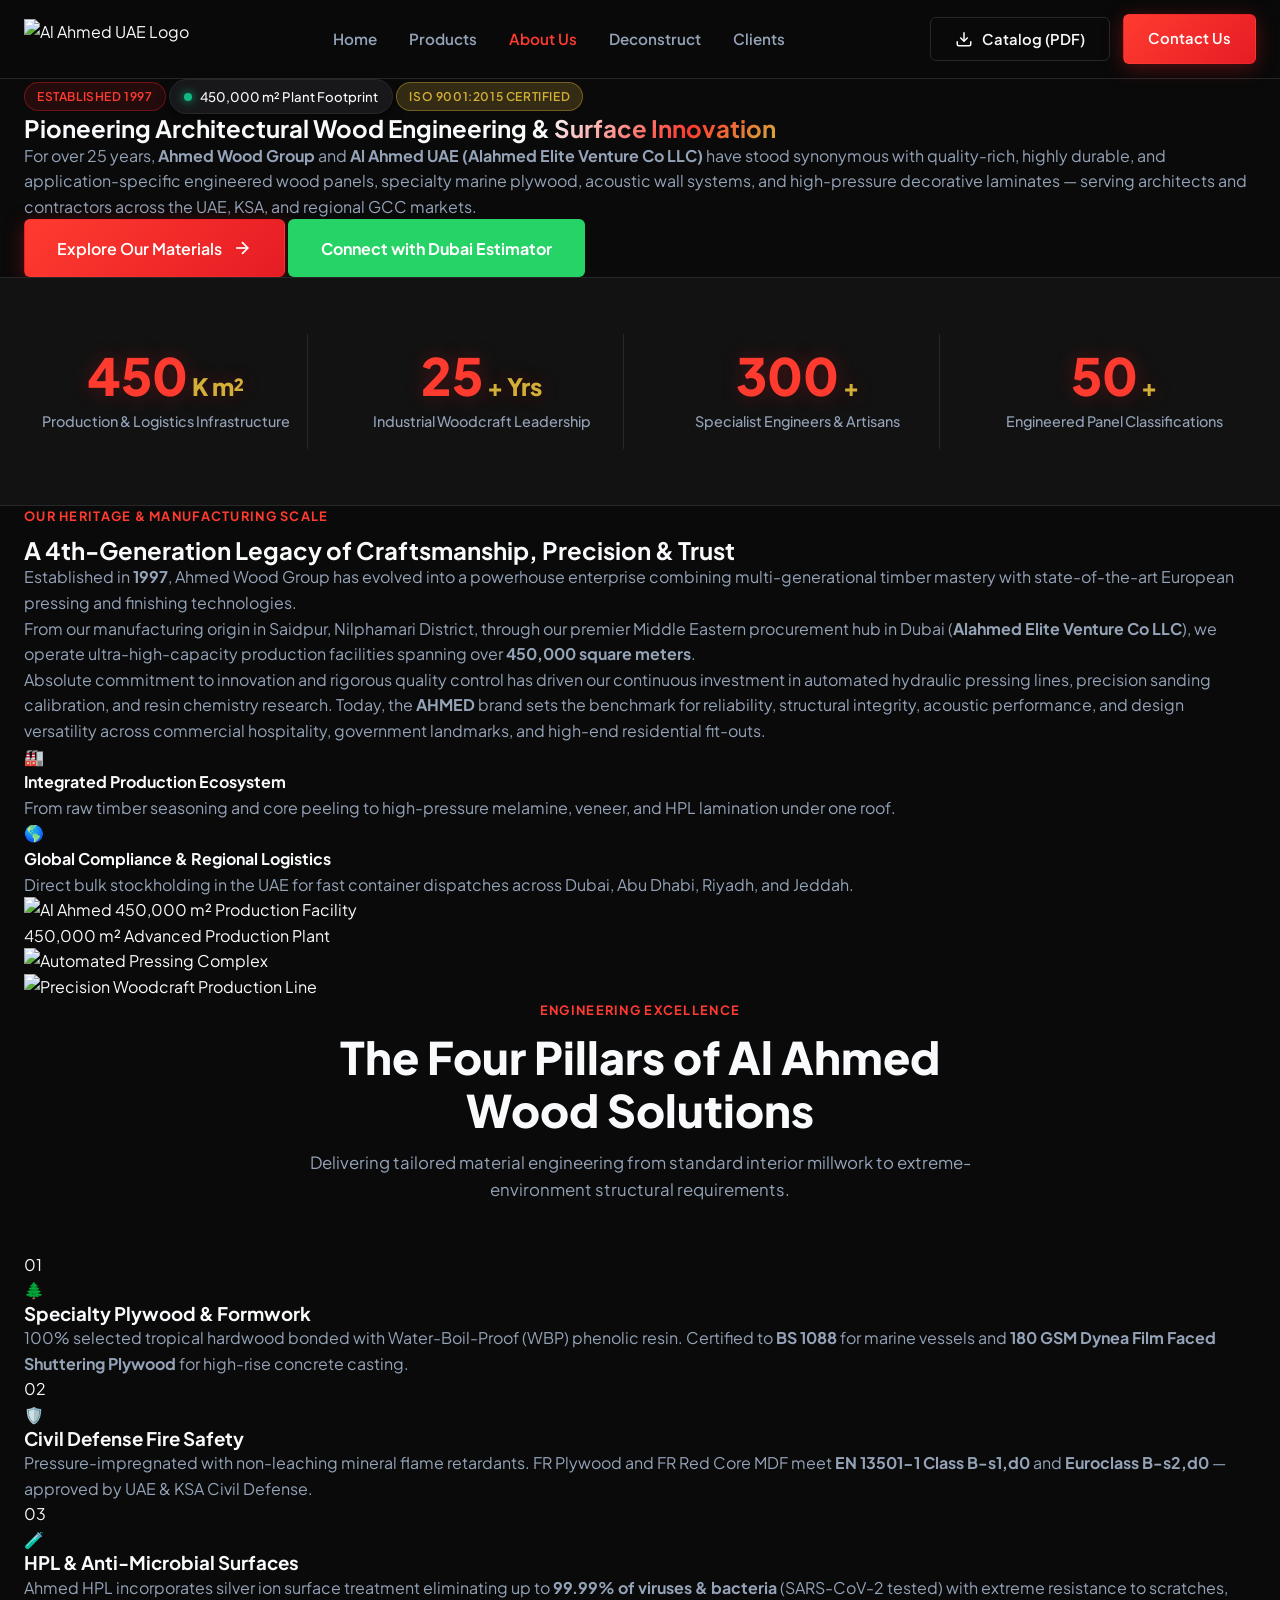
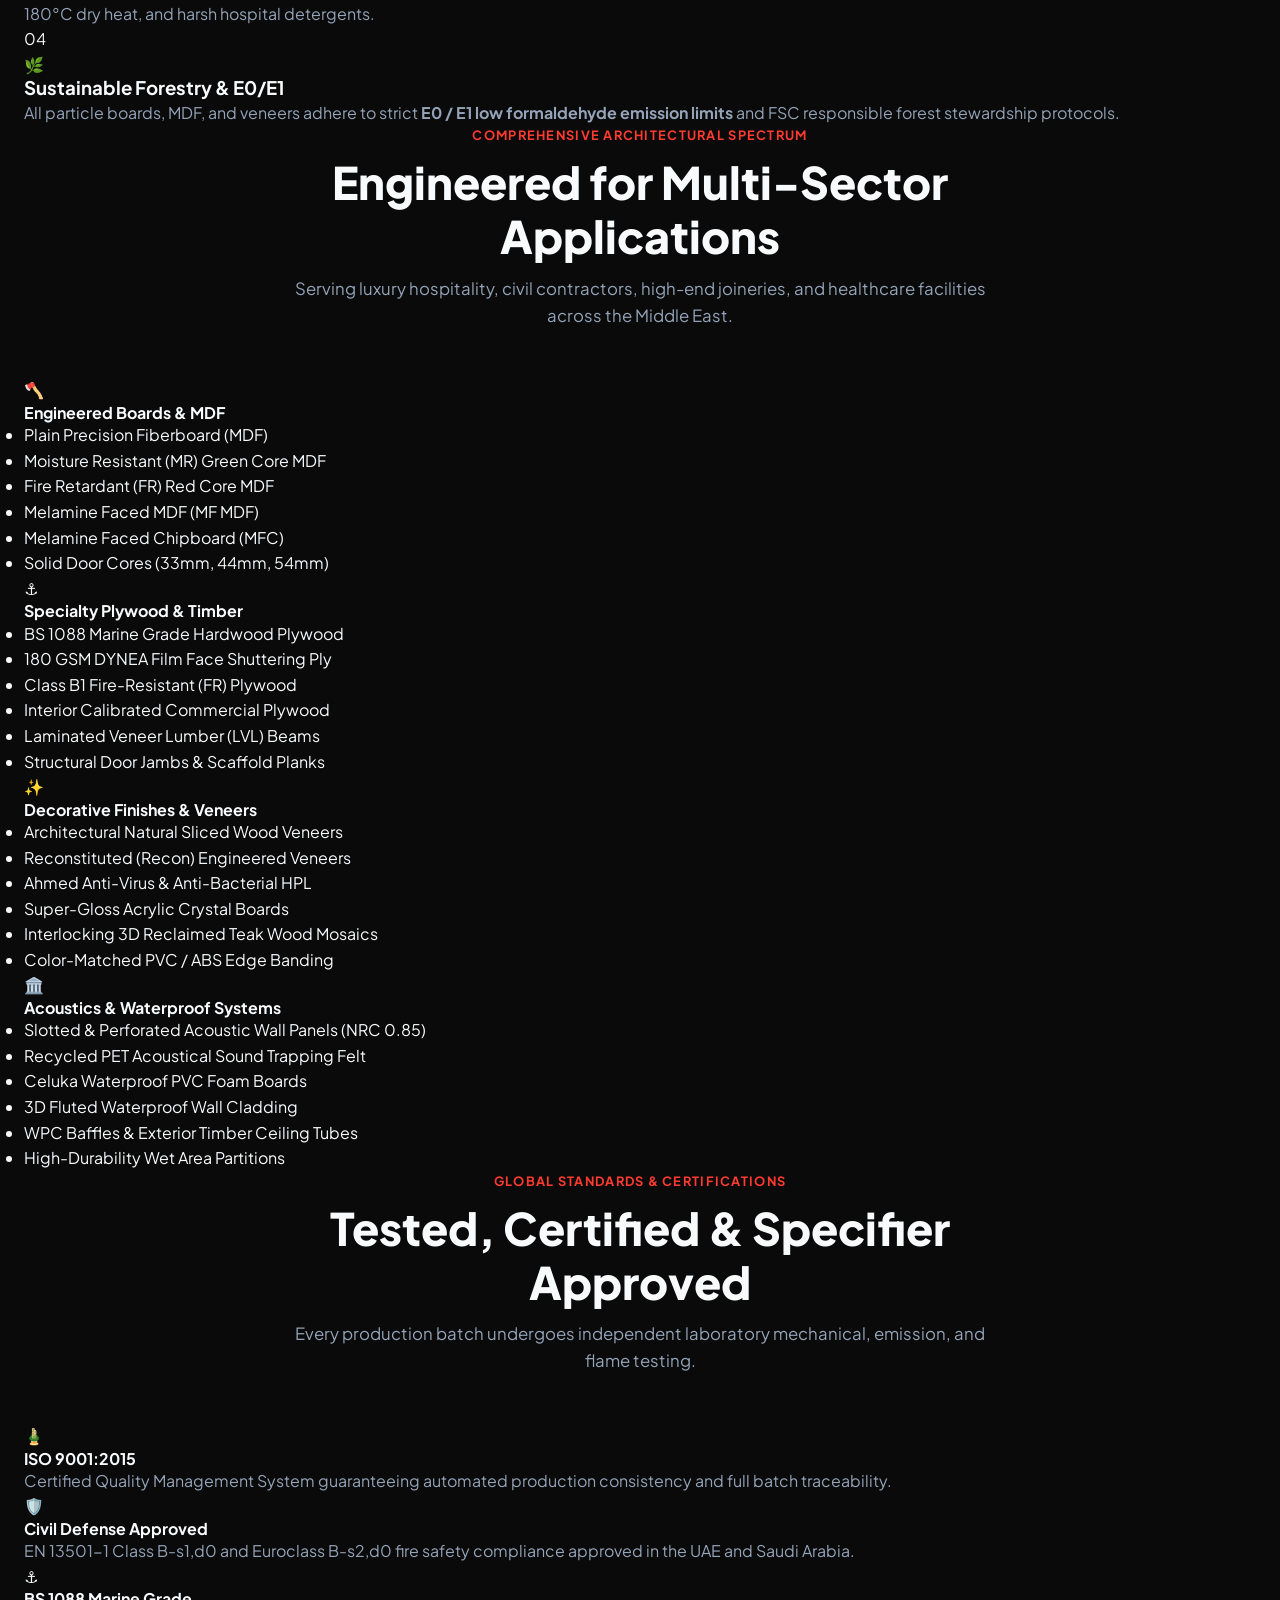
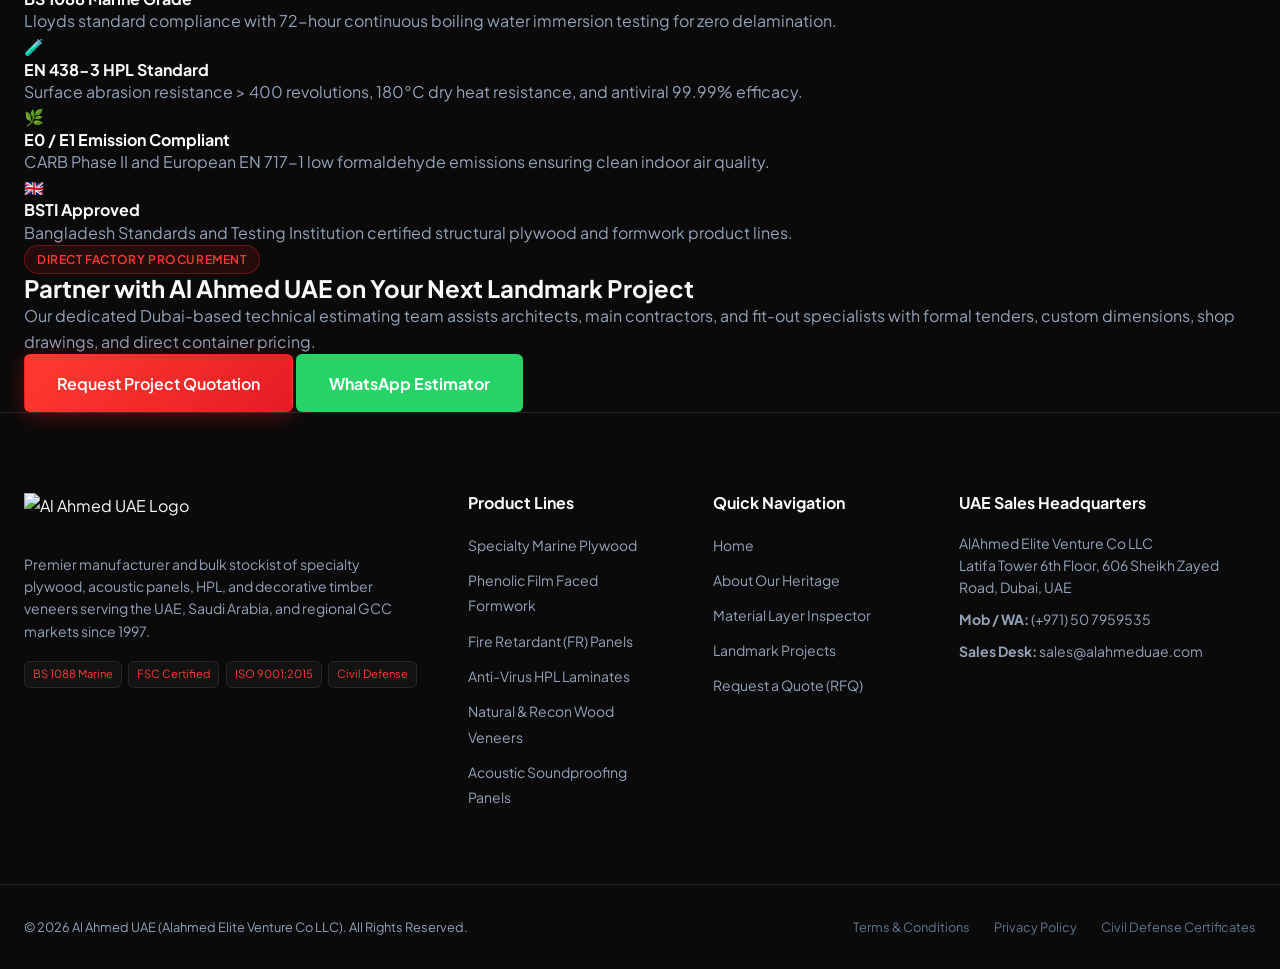
==== about.html @ 16871b46 "Add files via upload" ====
<!DOCTYPE html>
<html lang="en">

<head>
  <meta charset="UTF-8">
  <meta name="viewport" content="width=device-width, initial-scale=1.0">
  <title>About Us | Al Ahmed UAE - Architectural Wood Engineering Since 1997</title>
  <meta name="description"
    content="Al Ahmed UAE (Alahmed Elite Venture Co LLC) — a 4th-generation wood engineering leader with 450,000 m² manufacturing facilities. Specialty plywood, HPL, MDF, and decorative veneers for the GCC since 1997.">
  <link rel="preconnect" href="https://fonts.googleapis.com">
  <link rel="preconnect" href="https://fonts.gstatic.com" crossorigin>
  <link href="https://fonts.googleapis.com/css2?family=Plus+Jakarta+Sans:wght@300;400;500;600;700;800&display=swap"
    rel="stylesheet">
  <link rel="stylesheet" href="styles.css">
</head>

<body class="dark-theme">

  <!-- Navigation -->
  <header class="site-header" id="siteHeader">
    <div class="container header-container">
      <a href="index.html" class="brand-logo">
        <img src="assets/images/alahmed-logo-.png" alt="Al Ahmed UAE Logo" class="logo-img">
      </a>
      <nav class="main-nav">
        <a href="index.html" class="nav-link">Home</a>
        <a href="index.html#products" class="nav-link">Products</a>
        <a href="about.html" class="nav-link active">About Us</a>
        <a href="index.html#inspector" class="nav-link">Deconstruct</a>
        <a href="index.html#clients" class="nav-link">Clients</a>
      </nav>
      <div class="header-actions">
        <button class="btn btn-outline" id="btnDownloadCatalog">
          <svg width="18" height="18" viewBox="0 0 24 24" fill="none" stroke="currentColor" stroke-width="2">
            <path d="M21 15v4a2 2 0 0 1-2 2H5a2 2 0 0 1-2-2v-4" />
            <polyline points="7 10 12 15 17 10" />
            <line x1="12" y1="15" x2="12" y2="3" />
          </svg>
          Catalog (PDF)
        </button>
        <a href="index.html#rfq" class="btn btn-red">Contact Us</a>
      </div>
      <button class="mobile-toggle" id="mobileToggle" aria-label="Toggle Menu">
        <span></span><span></span><span></span>
      </button>
    </div>
  </header>

  <!-- Hero Section -->
  <section class="about-hero-section">
    <div class="about-hero-overlay"></div>
    <div class="container about-hero-content">
      <div class="hero-badge-group-custom">
        <span class="badge-red">ESTABLISHED 1997</span>
        <span class="pill-badge"><span class="dot-live"></span> 450,000 m² Plant Footprint</span>
        <span class="badge-gold">ISO 9001:2015 CERTIFIED</span>
      </div>
      <h1 class="page-title">
        Pioneering Architectural Wood Engineering &amp;
        <span class="text-gradient">Surface Innovation</span>
      </h1>
      <p class="page-subtitle">
        For over 25 years, <strong>Ahmed Wood Group</strong> and <strong>Al Ahmed UAE (Alahmed Elite Venture Co LLC)</strong>
        have stood synonymous with quality-rich, highly durable, and application-specific engineered wood panels, specialty
        marine plywood, acoustic wall systems, and high-pressure decorative laminates — serving architects and contractors
        across the UAE, KSA, and regional GCC markets.
      </p>
      <div class="about-cta-row">
        <a href="index.html#products" class="btn btn-red btn-lg">
          Explore Our Materials
          <svg width="20" height="20" viewBox="0 0 24 24" fill="none" stroke="currentColor" stroke-width="2">
            <line x1="5" y1="12" x2="19" y2="12" /><polyline points="12 5 19 12 12 19" />
          </svg>
        </a>
        <a href="https://wa.me/971507959535" target="_blank" class="btn btn-whatsapp btn-lg">
          Connect with Dubai Estimator
        </a>
      </div>
    </div>
  </section>

  <!-- Key Numbers -->
  <section class="stats-section">
    <div class="container stats-grid">
      <div class="stat-box">
        <div class="stat-number">450<span class="unit">K m²</span></div>
        <div class="stat-label">Production &amp; Logistics Infrastructure</div>
      </div>
      <div class="stat-box">
        <div class="stat-number">25<span class="unit">+ Yrs</span></div>
        <div class="stat-label">Industrial Woodcraft Leadership</div>
      </div>
      <div class="stat-box">
        <div class="stat-number">300<span class="unit">+</span></div>
        <div class="stat-label">Specialist Engineers &amp; Artisans</div>
      </div>
      <div class="stat-box">
        <div class="stat-number">50<span class="unit">+</span></div>
        <div class="stat-label">Engineered Panel Classifications</div>
      </div>
    </div>
  </section>

  <!-- Heritage & Manufacturing Scale -->
  <section class="about-story-section">
    <div class="container">
      <div class="about-story-grid">
        <div class="about-story-text">
          <span class="section-tag">OUR HERITAGE &amp; MANUFACTURING SCALE</span>
          <h2>A 4th-Generation Legacy of Craftsmanship, Precision &amp; Trust</h2>
          <p class="lead-p">
            Established in <strong>1997</strong>, Ahmed Wood Group has evolved into a powerhouse enterprise combining
            multi-generational timber mastery with state-of-the-art European pressing and finishing technologies.
          </p>
          <p>
            From our manufacturing origin in Saidpur, Nilphamari District, through our premier Middle Eastern procurement hub
            in Dubai (<strong>Alahmed Elite Venture Co LLC</strong>), we operate ultra-high-capacity production facilities
            spanning over <strong>450,000 square meters</strong>.
          </p>
          <p>
            Absolute commitment to innovation and rigorous quality control has driven our continuous investment in automated
            hydraulic pressing lines, precision sanding calibration, and resin chemistry research. Today, the <strong>AHMED</strong>
            brand sets the benchmark for reliability, structural integrity, acoustic performance, and design versatility across
            commercial hospitality, government landmarks, and high-end residential fit-outs.
          </p>
          <div class="heritage-highlights">
            <div class="highlight-item">
              <div class="highlight-icon">&#127981;</div>
              <div>
                <strong>Integrated Production Ecosystem</strong>
                <p>From raw timber seasoning and core peeling to high-pressure melamine, veneer, and HPL lamination under one roof.</p>
              </div>
            </div>
            <div class="highlight-item">
              <div class="highlight-icon">&#127758;</div>
              <div>
                <strong>Global Compliance &amp; Regional Logistics</strong>
                <p>Direct bulk stockholding in the UAE for fast container dispatches across Dubai, Abu Dhabi, Riyadh, and Jeddah.</p>
              </div>
            </div>
          </div>
        </div>

        <div class="about-story-media">
          <div class="facility-image-card main-facility-img">
            <img src="assets/images/about/factory-aerial-1.jpg" alt="Al Ahmed 450,000 m² Production Facility" class="facility-img">
            <div class="facility-badge">
              <span>450,000 m² Advanced Production Plant</span>
            </div>
          </div>
          <div class="facility-sub-grid">
            <div class="facility-image-card">
              <img src="assets/images/about/factory-aerial-2.jpg" alt="Automated Pressing Complex" class="facility-img">
            </div>
            <div class="facility-image-card">
              <img src="assets/images/about/factory-production.jpg" alt="Precision Woodcraft Production Line" class="facility-img">
            </div>
          </div>
        </div>
      </div>
    </div>
  </section>

  <!-- Four Engineering Pillars -->
  <section class="about-pillars-section">
    <div class="container">
      <div class="section-header center">
        <span class="section-tag">ENGINEERING EXCELLENCE</span>
        <h2 class="section-title">The Four Pillars of Al Ahmed Wood Solutions</h2>
        <p class="section-desc">Delivering tailored material engineering from standard interior millwork to extreme-environment structural requirements.</p>
      </div>
      <div class="pillars-grid">
        <div class="pillar-card">
          <div class="pillar-number">01</div>
          <div class="pillar-icon">&#127794;</div>
          <h3>Specialty Plywood &amp; Formwork</h3>
          <p>
            100% selected tropical hardwood bonded with Water-Boil-Proof (WBP) phenolic resin. Certified to <strong>BS 1088</strong>
            for marine vessels and <strong>180 GSM Dynea Film Faced Shuttering Plywood</strong> for high-rise concrete casting.
          </p>
        </div>
        <div class="pillar-card">
          <div class="pillar-number">02</div>
          <div class="pillar-icon">&#128737;&#65039;</div>
          <h3>Civil Defense Fire Safety</h3>
          <p>
            Pressure-impregnated with non-leaching mineral flame retardants. FR Plywood and FR Red Core MDF meet
            <strong>EN 13501-1 Class B-s1,d0</strong> and <strong>Euroclass B-s2,d0</strong> — approved by UAE &amp; KSA Civil Defense.
          </p>
        </div>
        <div class="pillar-card">
          <div class="pillar-number">03</div>
          <div class="pillar-icon">&#129514;</div>
          <h3>HPL &amp; Anti-Microbial Surfaces</h3>
          <p>
            Ahmed HPL incorporates silver ion surface treatment eliminating up to <strong>99.99% of viruses &amp; bacteria</strong>
            (SARS-CoV-2 tested) with extreme resistance to scratches, 180°C dry heat, and harsh hospital detergents.
          </p>
        </div>
        <div class="pillar-card">
          <div class="pillar-number">04</div>
          <div class="pillar-icon">&#127807;</div>
          <h3>Sustainable Forestry &amp; E0/E1</h3>
          <p>
            All particle boards, MDF, and veneers adhere to strict
            <strong>E0 / E1 low formaldehyde emission limits</strong> and FSC responsible forest stewardship protocols.
          </p>
        </div>
      </div>
    </div>
  </section>

  <!-- Portfolio Matrix -->
  <section class="about-portfolio-section">
    <div class="container">
      <div class="section-header center">
        <span class="section-tag">COMPREHENSIVE ARCHITECTURAL SPECTRUM</span>
        <h2 class="section-title">Engineered for Multi-Sector Applications</h2>
        <p class="section-desc">Serving luxury hospitality, civil contractors, high-end joineries, and healthcare facilities across the Middle East.</p>
      </div>
      <div class="portfolio-matrix-grid">
        <div class="matrix-card">
          <div class="matrix-header">
            <span class="matrix-icon">&#129683;</span>
            <h4>Engineered Boards &amp; MDF</h4>
          </div>
          <ul class="matrix-list">
            <li>Plain Precision Fiberboard (MDF)</li>
            <li>Moisture Resistant (MR) Green Core MDF</li>
            <li>Fire Retardant (FR) Red Core MDF</li>
            <li>Melamine Faced MDF (MF MDF)</li>
            <li>Melamine Faced Chipboard (MFC)</li>
            <li>Solid Door Cores (33mm, 44mm, 54mm)</li>
          </ul>
        </div>
        <div class="matrix-card">
          <div class="matrix-header">
            <span class="matrix-icon">&#9875;</span>
            <h4>Specialty Plywood &amp; Timber</h4>
          </div>
          <ul class="matrix-list">
            <li>BS 1088 Marine Grade Hardwood Plywood</li>
            <li>180 GSM DYNEA Film Face Shuttering Ply</li>
            <li>Class B1 Fire-Resistant (FR) Plywood</li>
            <li>Interior Calibrated Commercial Plywood</li>
            <li>Laminated Veneer Lumber (LVL) Beams</li>
            <li>Structural Door Jambs &amp; Scaffold Planks</li>
          </ul>
        </div>
        <div class="matrix-card">
          <div class="matrix-header">
            <span class="matrix-icon">&#10024;</span>
            <h4>Decorative Finishes &amp; Veneers</h4>
          </div>
          <ul class="matrix-list">
            <li>Architectural Natural Sliced Wood Veneers</li>
            <li>Reconstituted (Recon) Engineered Veneers</li>
            <li>Ahmed Anti-Virus &amp; Anti-Bacterial HPL</li>
            <li>Super-Gloss Acrylic Crystal Boards</li>
            <li>Interlocking 3D Reclaimed Teak Wood Mosaics</li>
            <li>Color-Matched PVC / ABS Edge Banding</li>
          </ul>
        </div>
        <div class="matrix-card">
          <div class="matrix-header">
            <span class="matrix-icon">&#127963;&#65039;</span>
            <h4>Acoustics &amp; Waterproof Systems</h4>
          </div>
          <ul class="matrix-list">
            <li>Slotted &amp; Perforated Acoustic Wall Panels (NRC 0.85)</li>
            <li>Recycled PET Acoustical Sound Trapping Felt</li>
            <li>Celuka Waterproof PVC Foam Boards</li>
            <li>3D Fluted Waterproof Wall Cladding</li>
            <li>WPC Baffles &amp; Exterior Timber Ceiling Tubes</li>
            <li>High-Durability Wet Area Partitions</li>
          </ul>
        </div>
      </div>
    </div>
  </section>

  <!-- Certifications -->
  <section class="about-certs-section">
    <div class="container">
      <div class="section-header center">
        <span class="section-tag">GLOBAL STANDARDS &amp; CERTIFICATIONS</span>
        <h2 class="section-title">Tested, Certified &amp; Specifier Approved</h2>
        <p class="section-desc">Every production batch undergoes independent laboratory mechanical, emission, and flame testing.</p>
      </div>
      <div class="cert-grid">
        <div class="cert-card">
          <div class="cert-icon-wrap">&#127885;</div>
          <h4>ISO 9001:2015</h4>
          <p>Certified Quality Management System guaranteeing automated production consistency and full batch traceability.</p>
        </div>
        <div class="cert-card">
          <div class="cert-icon-wrap">&#128737;&#65039;</div>
          <h4>Civil Defense Approved</h4>
          <p>EN 13501-1 Class B-s1,d0 and Euroclass B-s2,d0 fire safety compliance approved in the UAE and Saudi Arabia.</p>
        </div>
        <div class="cert-card">
          <div class="cert-icon-wrap">&#9875;</div>
          <h4>BS 1088 Marine Grade</h4>
          <p>Lloyds standard compliance with 72-hour continuous boiling water immersion testing for zero delamination.</p>
        </div>
        <div class="cert-card">
          <div class="cert-icon-wrap">&#129514;</div>
          <h4>EN 438-3 HPL Standard</h4>
          <p>Surface abrasion resistance &gt; 400 revolutions, 180°C dry heat resistance, and antiviral 99.99% efficacy.</p>
        </div>
        <div class="cert-card">
          <div class="cert-icon-wrap">&#127807;</div>
          <h4>E0 / E1 Emission Compliant</h4>
          <p>CARB Phase II and European EN 717-1 low formaldehyde emissions ensuring clean indoor air quality.</p>
        </div>
        <div class="cert-card">
          <div class="cert-icon-wrap">&#127468;&#127463;</div>
          <h4>BSTI Approved</h4>
          <p>Bangladesh Standards and Testing Institution certified structural plywood and formwork product lines.</p>
        </div>
      </div>
    </div>
  </section>

  <!-- B2B CTA -->
  <section class="about-cta-section">
    <div class="container">
      <div class="about-cta-box">
        <div class="cta-text">
          <span class="badge-red">DIRECT FACTORY PROCUREMENT</span>
          <h2>Partner with Al Ahmed UAE on Your Next Landmark Project</h2>
          <p>
            Our dedicated Dubai-based technical estimating team assists architects, main contractors, and fit-out specialists
            with formal tenders, custom dimensions, shop drawings, and direct container pricing.
          </p>
        </div>
        <div class="cta-actions">
          <a href="index.html#rfq" class="btn btn-red btn-lg">Request Project Quotation</a>
          <a href="https://wa.me/971507959535" target="_blank" class="btn btn-whatsapp btn-lg">WhatsApp Estimator</a>
        </div>
      </div>
    </div>
  </section>

  <!-- Footer -->
  <footer class="site-footer">
    <div class="container footer-grid">
      <div class="footer-col brand-col">
        <a href="index.html" class="brand-logo">
          <img src="assets/images/alahmed-logo-.png" alt="Al Ahmed UAE Logo" class="logo-img">
        </a>
        <p class="footer-desc">
          Premier manufacturer and bulk stockist of specialty plywood, acoustic panels, HPL, and decorative timber
          veneers serving the UAE, Saudi Arabia, and regional GCC markets since 1997.
        </p>
        <div class="cert-badges">
          <span>BS 1088 Marine</span>
          <span>FSC Certified</span>
          <span>ISO 9001:2015</span>
          <span>Civil Defense</span>
        </div>
      </div>
      <div class="footer-col">
        <h4>Product Lines</h4>
        <ul>
          <li><a href="index.html#products">Specialty Marine Plywood</a></li>
          <li><a href="index.html#products">Phenolic Film Faced Formwork</a></li>
          <li><a href="index.html#products">Fire Retardant (FR) Panels</a></li>
          <li><a href="index.html#products">Anti-Virus HPL Laminates</a></li>
          <li><a href="index.html#products">Natural &amp; Recon Wood Veneers</a></li>
          <li><a href="index.html#products">Acoustic Soundproofing Panels</a></li>
        </ul>
      </div>
      <div class="footer-col">
        <h4>Quick Navigation</h4>
        <ul>
          <li><a href="index.html">Home</a></li>
          <li><a href="about.html">About Our Heritage</a></li>
          <li><a href="index.html#inspector">Material Layer Inspector</a></li>
          <li><a href="index.html#clients">Landmark Projects</a></li>
          <li><a href="index.html#rfq">Request a Quote (RFQ)</a></li>
        </ul>
      </div>
      <div class="footer-col contact-col">
        <h4>UAE Sales Headquarters</h4>
        <p>AlAhmed Elite Venture Co LLC<br>Latifa Tower 6th Floor, 606 Sheikh Zayed Road, Dubai, UAE</p>
        <p><strong>Mob / WA:</strong> (+971) 50 7959535</p>
        <p><strong>Sales Desk:</strong> sales@alahmeduae.com</p>
      </div>
    </div>
    <div class="container footer-bottom">
      <p>&copy; 2026 Al Ahmed UAE (Alahmed Elite Venture Co LLC). All Rights Reserved.</p>
      <div class="footer-legal">
        <a href="#">Terms &amp; Conditions</a>
        <a href="#">Privacy Policy</a>
        <a href="#">Civil Defense Certificates</a>
      </div>
    </div>
  </footer>

  <!-- Catalog Download Modal -->
  <div class="modal-backdrop" id="catalogModal">
    <div class="modal-card" style="max-width:650px;">
      <button class="modal-close" id="catalogModalClose">&times;</button>
      <div class="modal-header">
        <span class="badge-red" style="margin-bottom:0.5rem; display:inline-block;">OFFICIAL TECHNICAL CATALOGS</span>
        <h2>Download Al Ahmed UAE Catalogs</h2>
        <p>Select and download official technical brochures, spec guides, and testing certificates below.</p>
      </div>
      <div style="display:flex; flex-direction:column; gap:1rem;">

        <a href="assets/catalogs/ALAHMED HPL CATALOG.pdf" download target="_blank"
          style="display:flex; align-items:center; justify-content:space-between; padding:1.2rem; background:var(--color-bg-dark); border:1px solid var(--color-border-red); border-radius:var(--radius-md); text-decoration:none; color:var(--color-text-main);">
          <div>
            <strong style="display:block;">Ahmed HPL &amp; Compact Laminate Catalog</strong>
            <span style="font-size:0.8rem; color:var(--color-text-muted);">Anti-Virus, Anti-Bacterial &amp; Compact Grade (PDF &bull; 46.4 MB)</span>
          </div>
          <span class="btn btn-red btn-sm">Download</span>
        </a>

        <a href="assets/catalogs/Playwood.pdf" download target="_blank"
          style="display:flex; align-items:center; justify-content:space-between; padding:1.2rem; background:var(--color-bg-dark); border:1px solid var(--color-border); border-radius:var(--radius-md); text-decoration:none; color:var(--color-text-main);">
          <div>
            <strong style="display:block;">Specialty &amp; Marine Plywood Catalog</strong>
            <span style="font-size:0.8rem; color:var(--color-text-muted);">BS 1088 Marine, Fire Retardant &amp; Structural Plywood (PDF &bull; 4.1 MB)</span>
          </div>
          <span class="btn btn-red btn-sm">Download</span>
        </a>

        <a href="assets/catalogs/Decor Board.pdf" download target="_blank"
          style="display:flex; align-items:center; justify-content:space-between; padding:1.2rem; background:var(--color-bg-dark); border:1px solid var(--color-border); border-radius:var(--radius-md); text-decoration:none; color:var(--color-text-main);">
          <div>
            <strong style="display:block;">Decor Board, HPL &amp; Veneer Catalog</strong>
            <span style="font-size:0.8rem; color:var(--color-text-muted);">Decorative Veneers, HPL, MFC &amp; Edgebanding (PDF &bull; 15.9 MB)</span>
          </div>
          <span class="btn btn-red btn-sm">Download</span>
        </a>

        <a href="assets/catalogs/Ahmed Acrylic.pdf" download target="_blank"
          style="display:flex; align-items:center; justify-content:space-between; padding:1.2rem; background:var(--color-bg-dark); border:1px solid var(--color-border); border-radius:var(--radius-md); text-decoration:none; color:var(--color-text-main);">
          <div>
            <strong style="display:block;">Super Mirror Acrylic &amp; Metallic Panel Catalog</strong>
            <span style="font-size:0.8rem; color:var(--color-text-muted);">PMMA Gloss, Metallic Finishes &amp; MDF Cores (PDF &bull; 1.7 MB)</span>
          </div>
          <span class="btn btn-red btn-sm">Download</span>
        </a>

        <a href="assets/catalogs/WPC Panel.pdf" download target="_blank"
          style="display:flex; align-items:center; justify-content:space-between; padding:1.2rem; background:var(--color-bg-dark); border:1px solid var(--color-border); border-radius:var(--radius-md); text-decoration:none; color:var(--color-text-main);">
          <div>
            <strong style="display:block;">WPC &amp; Fluted Acoustic Wall Panels Catalog</strong>
            <span style="font-size:0.8rem; color:var(--color-text-muted);">Waterproof WPC, Fluted Wall Cladding &amp; Acoustics (PDF &bull; 4.8 MB)</span>
          </div>
          <span class="btn btn-red btn-sm">Download</span>
        </a>

      </div>
    </div>
  </div>

  <script src="app.js"></script>
</body>

</html>
---- styles.css ----
/* ==========================================================================
   AL AHMED UAE - LUXURY ARCHITECTURAL DESIGN SYSTEM & STYLESHEET (DARK THEME)
   ========================================================================== */

:root {
  /* Color Tokens - Dark Theme */
  --color-bg-dark: #0a0a0a;
  /* Pure pitch dark main background */
  --color-bg-surface: #121212;
  /* Slightly raised dark section background */
  --color-bg-card: #18181b;
  /* Dark gray-black card background */
  --color-bg-card-hover: #222226;
  /* Elevated dark card hover state */
  --color-bg-glass: rgba(10, 10, 10, 0.85);
  /* Dark frosted acrylic header */

  /* Primary Red Brand Colors */
  --color-red-primary: #e61c24;
  --color-red-light: #ff3b30;
  --color-red-dark: #a30d13;
  --color-red-glow: rgba(230, 28, 36, 0.25);

  /* Secondary Accent Color (Luxury Brushed Gold) */
  --color-gold-primary: #d4af37;
  --color-gold-glow: rgba(212, 175, 55, 0.2);

  /* Typography Colors (Light on Dark) */
  --color-text-main: #f8fafc;
  /* High-contrast crisp white/slate text */
  --color-text-muted: #94a3b8;
  /* Medium slate secondary text */
  --color-text-dim: #64748b;
  /* Muted footnote/meta text */

  /* Dark Borders & Red-Glow Highlights */
  --color-border: #27272a;
  --color-border-red: rgba(230, 28, 36, 0.4);

  /* Typography */
  --font-serif: 'Cormorant Garamond', Georgia, serif;
  --font-sans: 'Plus Jakarta Sans', system-ui, -apple-system, sans-serif;

  /* Layout & Spacing */
  --container-max: 1280px;
  --radius-sm: 6px;
  --radius-md: 12px;
  --radius-lg: 20px;
  --radius-full: 9999px;

  /* Dark Mode Shadows & Dynamic Neon Glows */
  --shadow-card: 0 10px 30px -10px rgba(0, 0, 0, 0.7);
  --shadow-red-glow: 0 0 25px rgba(230, 28, 36, 0.35);
  --transition-smooth: all 0.3s cubic-bezier(0.16, 1, 0.3, 1);
}

/* Reset & Base Styles */
*,
*::before,
*::after {
  box-sizing: border-box;
  margin: 0;
  padding: 0;
}

html {
  scroll-behavior: smooth;
  font-size: 16px;
}

body.dark-theme,
body {
  background-color: var(--color-bg-dark);
  color: var(--color-text-main);
  font-family: var(--font-sans);
  line-height: 1.6;
  overflow-x: hidden;
  -webkit-font-smoothing: antialiased;
}

/* Typography Utilities */
h1,
h2,
h3,
h4,
h5 {
  color: var(--color-text-main);
  font-family: var(--font-sans);
  font-weight: 700;
  line-height: 1.2;
}

.text-gradient {
  background: linear-gradient(135deg, var(--color-text-main) 0%, var(--color-red-light) 60%, var(--color-gold-primary) 100%);
  -webkit-background-clip: text;
  -webkit-text-fill-color: transparent;
}

.red-accent {
  color: var(--color-red-primary);
}

.gold-accent {
  color: var(--color-gold-primary);
}

p {
  color: var(--color-text-muted);
}

a {
  color: inherit;
  text-decoration: none;
  transition: var(--transition-smooth);
}

/* Container */
.container {
  width: 100%;
  max-width: var(--container-max);
  margin: 0 auto;
  padding: 0 1.5rem;
}

/* Badges & Pills */
.badge-red {
  background: rgba(230, 28, 36, 0.12);
  color: var(--color-red-light);
  border: 1px solid var(--color-border-red);
  padding: 0.25rem 0.75rem;
  border-radius: var(--radius-full);
  font-size: 0.75rem;
  font-weight: 600;
  letter-spacing: 0.05em;
  text-transform: uppercase;
  display: inline-flex;
  align-items: center;
  gap: 0.5rem;
}

.badge-gold {
  background: var(--color-gold-glow);
  color: var(--color-gold-primary);
  border: 1px solid rgba(212, 175, 55, 0.4);
  padding: 0.25rem 0.75rem;
  border-radius: var(--radius-full);
  font-size: 0.75rem;
  font-weight: 600;
  letter-spacing: 0.05em;
  text-transform: uppercase;
  display: inline-flex;
  align-items: center;
  gap: 0.5rem;
}

.pill-badge {
  background: var(--color-bg-card);
  border: 1px solid var(--color-border);
  color: var(--color-text-main);
  padding: 0.35rem 0.9rem;
  border-radius: var(--radius-full);
  font-size: 0.825rem;
  font-weight: 500;
  box-shadow: 0 4px 12px rgba(0, 0, 0, 0.5);
  display: inline-flex;
  align-items: center;
  gap: 0.5rem;
}

.dot-live {
  width: 8px;
  height: 8px;
  background-color: #10B981;
  border-radius: 50%;
  box-shadow: 0 0 10px #10B981;
  animation: pulseDot 2s infinite;
}

@keyframes pulseDot {

  0%,
  100% {
    opacity: 1;
    transform: scale(1);
  }

  50% {
    opacity: 0.5;
    transform: scale(1.2);
  }
}

/* Buttons */
.btn {
  display: inline-flex;
  align-items: center;
  justify-content: center;
  gap: 0.6rem;
  padding: 0.75rem 1.5rem;
  border-radius: var(--radius-sm);
  font-family: var(--font-sans);
  font-size: 0.925rem;
  font-weight: 600;
  cursor: pointer;
  border: 1px solid transparent;
  transition: var(--transition-smooth);
}

.btn-lg {
  padding: 0.95rem 2rem;
  font-size: 1rem;
}

.btn-red {
  background: linear-gradient(135deg, var(--color-red-light) 0%, var(--color-red-primary) 100%);
  color: #FFFFFF;
  box-shadow: 0 4px 20px rgba(230, 28, 36, 0.35);
}

.btn-red:hover {
  transform: translateY(-2px);
  box-shadow: 0 8px 30px rgba(230, 28, 36, 0.55);
}

.btn-gold {
  background: linear-gradient(135deg, #e6c667 0%, var(--color-gold-primary) 100%);
  color: #0A0A0A;
  box-shadow: 0 4px 20px rgba(212, 175, 55, 0.3);
}

.btn-gold:hover {
  transform: translateY(-2px);
  box-shadow: 0 8px 30px rgba(212, 175, 55, 0.45);
}

.btn-outline {
  background: transparent;
  border-color: var(--color-border);
  color: var(--color-text-main);
}

.btn-outline:hover {
  border-color: var(--color-red-primary);
  color: var(--color-red-light);
  background: rgba(230, 28, 36, 0.08);
}

.btn-glass {
  background: rgba(255, 255, 255, 0.05);
  border: 1px solid var(--color-border);
  color: var(--color-text-main);
  backdrop-filter: blur(8px);
}

.btn-glass:hover {
  background: rgba(255, 255, 255, 0.1);
  border-color: var(--color-border-red);
}

.btn-whatsapp {
  background: #25D366;
  color: #FFFFFF;
  font-weight: 700;
}

.btn-whatsapp:hover {
  background: #20BA5A;
  box-shadow: 0 4px 20px rgba(37, 211, 102, 0.4);
}

.btn-block {
  width: 100%;
}

/* Announcement Bar */
.announcement-bar {
  background: var(--color-bg-dark);
  border-bottom: 1px solid var(--color-border);
  font-size: 0.8rem;
  padding: 0.5rem 0;
  color: var(--color-text-muted);
}

.announcement-content {
  display: flex;
  justify-content: space-between;
  align-items: center;
}

.announcement-left {
  display: flex;
  align-items: center;
  gap: 0.8rem;
}

.announcement-right {
  display: flex;
  align-items: center;
  gap: 1.5rem;
}

.phone-link:hover,
.whatsapp-link:hover {
  color: var(--color-red-light);
}

/* Header */
.site-header {
  position: sticky;
  top: 0;
  z-index: 100;
  background: var(--color-bg-glass);
  backdrop-filter: blur(16px);
  border-bottom: 1px solid var(--color-border);
  padding: 0.9rem 0;
  transition: var(--transition-smooth);
}

.header-container {
  display: flex;
  align-items: center;
  justify-content: space-between;
}

.brand-logo {
  display: flex;
  align-items: center;
}

.logo-img {
  height: 40px;
  width: auto;
  object-fit: contain;
}

.main-nav {
  display: flex;
  align-items: center;
  gap: 2rem;
}

.nav-link {
  font-size: 0.95rem;
  font-weight: 600;
  color: var(--color-text-muted);
}

.nav-link:hover,
.nav-link.active {
  color: var(--color-red-light);
}

.header-actions {
  display: flex;
  align-items: center;
  gap: 0.8rem;
}

.mobile-toggle {
  display: none;
  background: none;
  border: none;
  cursor: pointer;
  flex-direction: column;
  gap: 5px;
}

.mobile-toggle span {
  width: 24px;
  height: 2px;
  background-color: var(--color-text-main);
  transition: var(--transition-smooth);
}

/* Hero Section & Background Video */
.hero-section {
  position: relative;
  min-height: 85vh;
  display: flex;
  align-items: center;
  padding: 6rem 0 4rem;
  overflow: hidden;
  background-color: var(--color-bg-dark);
}

.hero-bg-video {
  position: absolute;
  top: 50%;
  left: 50%;
  min-width: 100%;
  min-height: 100%;
  width: auto;
  height: auto;
  z-index: 0;
  transform: translate(-50%, -50%);
  object-fit: cover;
  opacity: 0.6;
}

/* Hero Background Video Overlay - Lightened to reveal video */
.hero-bg-overlay {
  position: absolute;
  inset: 0;
  background: radial-gradient(circle at 70% 30%, rgba(230, 28, 36, 0.05) 0%, transparent 60%),
    linear-gradient(to bottom, rgba(10, 10, 10, 0.3) 0%, rgba(10, 10, 10, 0.65) 100%);
  z-index: 1;
}


.hero-bg-image {
  position: absolute;
  inset: 0;
  background-size: cover;
  background-position: center;
  opacity: 0.15;
  /* Reduced so video shows through clearly */
  filter: saturate(0.8) brightness(0.7);
  z-index: 0;
  transform: scale(1.05);
  animation: heroZoom 25s infinite alternate ease-in-out;
}

@keyframes heroZoom {
  from {
    transform: scale(1.02);
  }

  to {
    transform: scale(1.08);
  }
}

.hero-content {
  position: relative;
  z-index: 2;
  max-width: 900px;
}

.hero-badge-group {
  display: none !important;
}

.hero-title {
  font-size: clamp(2.5rem, 5vw, 4.2rem);
  font-weight: 800;
  letter-spacing: -0.02em;
  margin-bottom: 1.25rem;
  line-height: 1.1;
  color: var(--color-text-main);
}

.hero-subtitle {
  color: #E2E8F0;
  font-size: clamp(1.05rem, 1.8vw, 1.25rem);
  margin-bottom: 2.2rem;
  max-width: 780px;
  line-height: 1.6;
}

.hero-cta-group {
  display: flex;
  flex-wrap: wrap;
  gap: 1rem;
  margin-bottom: 3.5rem;
}

.hero-feature-cards {
  display: grid;
  grid-template-columns: repeat(auto-fit, minmax(240px, 1fr));
  gap: 1.25rem;
}

.feature-card {
  background: var(--color-bg-card);
  border: 1px solid var(--color-border);
  padding: 1.2rem;
  border-radius: var(--radius-md);
  box-shadow: var(--shadow-card);
  display: flex;
  align-items: center;
  gap: 1rem;
  transition: var(--transition-smooth);
}

.feature-card:hover {
  border-color: var(--color-border-red);
  transform: translateY(-4px);
  box-shadow: var(--shadow-red-glow);
}

.card-icon {
  font-size: 1.8rem;
  background: var(--color-bg-surface);
  color: var(--color-red-light);
  width: 50px;
  height: 50px;
  display: flex;
  align-items: center;
  justify-content: center;
  border-radius: var(--radius-sm);
  flex-shrink: 0;
  border: 1px solid var(--color-border);
}

.card-info h4 {
  font-size: 0.95rem;
  font-weight: 700;
  margin-bottom: 0.2rem;
  color: var(--color-text-main);
}

.card-info p {
  font-size: 0.8rem;
  line-height: 1.3;
}

/* Stats Section */
.stats-section {
  background: var(--color-bg-surface);
  border-top: 1px solid var(--color-border);
  border-bottom: 1px solid var(--color-border);
  padding: 3.5rem 0;
  position: relative;
  z-index: 5;
}

.stats-grid {
  display: grid;
  grid-template-columns: repeat(4, 1fr);
  gap: 2rem;
}

.stat-box {
  text-align: center;
  padding: 1rem;
  border-right: 1px solid var(--color-border);
}

.stat-box:last-child {
  border-right: none;
}

.stat-number {
  font-size: clamp(2.5rem, 4vw, 3.5rem);
  font-weight: 800;
  color: var(--color-red-light);
  line-height: 1;
  margin-bottom: 0.5rem;
  font-family: var(--font-sans);
  text-shadow: 0 0 20px rgba(230, 28, 36, 0.3);
}

.stat-number .unit {
  font-size: 1.5rem;
  color: var(--color-gold-primary);
  margin-left: 0.2rem;
}

.stat-label {
  font-size: 0.9rem;
  color: var(--color-text-muted);
  font-weight: 500;
}

/* Section Header Utility */
.section-header {
  margin-bottom: 3rem;
  max-width: 700px;
}

.section-header.center {
  margin-left: auto;
  margin-right: auto;
  text-align: center;
}

.section-tag {
  color: var(--color-red-light);
  font-size: 0.8rem;
  font-weight: 700;
  letter-spacing: 0.1em;
  display: block;
  margin-bottom: 0.6rem;
}

.section-title {
  font-size: clamp(2rem, 3.5vw, 2.8rem);
  font-weight: 800;
  margin-bottom: 0.8rem;
  color: var(--color-text-main);
}

.section-desc {
  font-size: 1.05rem;
  color: var(--color-text-muted);
}

/* Products Section */
.products-section {
  padding: 6rem 0;
  background-color: var(--color-bg-dark);
}

.filter-bar {
  display: flex;
  flex-wrap: wrap;
  gap: 0.6rem;
  margin-bottom: 3rem;
  justify-content: center;
}

.filter-btn {
  background: var(--color-bg-surface);
  border: 1px solid var(--color-border);
  color: var(--color-text-muted);
  padding: 0.6rem 1.25rem;
  border-radius: var(--radius-full);
  font-size: 0.875rem;
  font-weight: 600;
  cursor: pointer;
  transition: var(--transition-smooth);
}

.filter-btn:hover,
.filter-btn.active {
  background: var(--color-red-primary);
  color: #FFFFFF;
  border-color: var(--color-red-primary);
  box-shadow: 0 4px 20px rgba(230, 28, 36, 0.4);
}

.products-grid {
  display: grid;
  grid-template-columns: repeat(auto-fill, minmax(340px, 1fr));
  gap: 2rem;
}

.product-card {
  background: var(--color-bg-card);
  border: 1px solid var(--color-border);
  border-radius: var(--radius-md);
  overflow: hidden;
  transition: var(--transition-smooth);
  display: flex;
  flex-direction: column;
}

.product-card:hover {
  transform: translateY(-6px);
  border-color: var(--color-border-red);
  box-shadow: var(--shadow-card), var(--shadow-red-glow);
}

.card-media {
  position: relative;
  height: 220px;
  background-color: #000000;
  overflow: hidden;
}

.card-media img {
  width: 100%;
  height: 100%;
  object-fit: cover;
  transition: transform 0.6s ease;
  opacity: 0.85;
}

.product-card:hover .card-media img {
  transform: scale(1.08);
  opacity: 1;
}

.card-badge {
  position: absolute;
  top: 1rem;
  left: 1rem;
  z-index: 2;
  font-size: 0.725rem;
  font-weight: 700;
  padding: 0.3rem 0.7rem;
  border-radius: var(--radius-sm);
  text-transform: uppercase;
}

.card-badge.red {
  background: var(--color-bg-dark);
  color: var(--color-red-light);
  border: 1px solid var(--color-border-red);
}

.card-badge.gold {
  background: var(--color-bg-dark);
  color: var(--color-gold-primary);
  border: 1px solid rgba(212, 175, 55, 0.4);
}

.card-badge.blue {
  background: var(--color-bg-dark);
  color: #38bdf8;
  border: 1px solid rgba(56, 189, 248, 0.4);
}

.card-badge.green {
  background: var(--color-bg-dark);
  color: #34d399;
  border: 1px solid rgba(52, 211, 153, 0.4);
}

.media-overlay {
  position: absolute;
  inset: 0;
  background: rgba(10, 10, 10, 0.8);
  backdrop-filter: blur(4px);
  display: flex;
  align-items: center;
  justify-content: center;
  opacity: 0;
  transition: var(--transition-smooth);
}

.product-card:hover .media-overlay {
  opacity: 1;
}

.quick-view-btn {
  background: var(--color-red-primary);
  color: #FFFFFF;
  border: none;
  padding: 0.6rem 1.2rem;
  border-radius: var(--radius-sm);
  font-weight: 700;
  font-size: 0.85rem;
  cursor: pointer;
  box-shadow: 0 0 15px rgba(230, 28, 36, 0.4);
}

.card-body {
  padding: 1.5rem;
  display: flex;
  flex-direction: column;
  flex-grow: 1;
}

.card-category {
  font-size: 0.75rem;
  font-weight: 700;
  color: var(--color-red-light);
  text-transform: uppercase;
  letter-spacing: 0.05em;
  margin-bottom: 0.4rem;
}

.card-title {
  font-size: 1.2rem;
  font-weight: 700;
  margin-bottom: 0.6rem;
  color: var(--color-text-main);
}

.card-text {
  font-size: 0.875rem;
  line-height: 1.5;
  margin-bottom: 1.25rem;
  flex-grow: 1;
}

.spec-tags {
  display: flex;
  flex-wrap: wrap;
  gap: 0.4rem;
  margin-bottom: 1.25rem;
}

.spec-tags span {
  background: var(--color-bg-surface);
  border: 1px solid var(--color-border);
  color: var(--color-text-muted);
  font-size: 0.75rem;
  padding: 0.2rem 0.5rem;
  border-radius: var(--radius-sm);
}

.card-footer {
  display: flex;
  align-items: center;
  justify-content: space-between;
  padding-top: 1rem;
  border-top: 1px solid var(--color-border);
}

.thickness-info {
  font-size: 0.8rem;
  color: var(--color-text-dim);
  font-weight: 500;
}

.btn-sample-trigger {
  background: none;
  border: none;
  color: var(--color-red-light);
  font-size: 0.85rem;
  font-weight: 700;
  cursor: pointer;
  padding: 0;
}

.btn-sample-trigger:hover {
  color: #ffffff;
  text-decoration: underline;
}

/* Inspector Section */
.inspector-section {
  background: var(--color-bg-surface);
  padding: 6rem 0;
  border-top: 1px solid var(--color-border);
  border-bottom: 1px solid var(--color-border);
}

.inspector-wrapper {
  background: var(--color-bg-card);
  border: 1px solid var(--color-border-red);
  border-radius: var(--radius-lg);
  overflow: hidden;
  box-shadow: var(--shadow-card), var(--shadow-red-glow);
}

.inspector-nav {
  display: grid;
  grid-template-columns: repeat(auto-fit, minmax(140px, 1fr));
  background: var(--color-bg-dark);
  border-bottom: 1px solid var(--color-border);
}

.inspector-tab {
  background: none;
  border: none;
  padding: 1.25rem 1.5rem;
  color: var(--color-text-muted);
  font-family: var(--font-sans);
  font-size: 0.95rem;
  font-weight: 600;
  cursor: pointer;
  text-align: left;
  border-right: 1px solid var(--color-border);
  transition: var(--transition-smooth);
}

.inspector-tab:last-child {
  border-right: none;
}

.inspector-tab span {
  color: var(--color-red-light);
  font-weight: 800;
  margin-right: 0.5rem;
}

.inspector-tab.active {
  background: var(--color-bg-card);
  color: var(--color-text-main);
  border-bottom: 3px solid var(--color-red-primary);
}

.inspector-display {
  padding: 2.5rem;
}

.layer-view-container {
  display: grid;
  grid-template-columns: 1fr 1fr;
  gap: 3rem;
  align-items: center;
}

.layer-visual {
  position: relative;
  display: flex;
  flex-direction: column;
  gap: 0.6rem;
}

.visual-layer {
  background: var(--color-bg-dark);
  border: 1px solid var(--color-border-red);
  padding: 1.2rem;
  border-radius: var(--radius-md);
  position: relative;
  transition: var(--transition-smooth);
  display: flex;
  justify-content: space-between;
  align-items: center;
}

.visual-layer:hover {
  background: var(--color-bg-card-hover);
  transform: translateX(10px);
}

.layer-num {
  background: var(--color-red-primary);
  color: #FFFFFF;
  width: 28px;
  height: 28px;
  border-radius: 50%;
  display: flex;
  align-items: center;
  justify-content: center;
  font-weight: 800;
  font-size: 0.85rem;
}

.layer-title {
  font-weight: 700;
  font-size: 0.95rem;
  color: var(--color-text-main);
}

.layer-desc-text h3 {
  font-size: 1.8rem;
  color: var(--color-red-light);
  margin-bottom: 1rem;
}

.layer-spec-list {
  list-style: none;
  margin-top: 1.5rem;
}

.layer-spec-list li {
  margin-bottom: 0.8rem;
  display: flex;
  align-items: flex-start;
  gap: 0.8rem;
  color: var(--color-text-muted);
}

.layer-spec-list li::before {
  content: "✔";
  color: var(--color-red-light);
  font-weight: 800;
}

/* Detailed Specification Modal Styles */
.spec-modal-card {
  max-width: 750px;
}

.spec-section {
  margin-bottom: 1.8rem;
}

.spec-section h3 {
  font-size: 1.1rem;
  color: var(--color-red-light);
  margin-bottom: 0.75rem;
  border-bottom: 2px solid var(--color-border);
  padding-bottom: 0.4rem;
}

.spec-table {
  width: 100%;
  border-collapse: collapse;
  font-size: 0.875rem;
  background: var(--color-bg-dark);
  border-radius: var(--radius-sm);
  overflow: hidden;
  border: 1px solid var(--color-border);
}

.spec-table th,
.spec-table td {
  padding: 0.65rem 1rem;
  text-align: left;
  border-bottom: 1px solid var(--color-border);
}

.spec-table th {
  background: var(--color-bg-card-hover);
  color: var(--color-text-main);
  font-weight: 700;
}

.spec-table td {
  color: var(--color-text-muted);
}

.spec-feature-list {
  list-style: none;
  padding: 0;
  display: grid;
  grid-template-columns: repeat(auto-fit, minmax(280px, 1fr));
  gap: 0.5rem;
}

.spec-feature-list li {
  font-size: 0.875rem;
  color: var(--color-text-muted);
  display: flex;
  align-items: center;
  gap: 0.5rem;
}

.spec-feature-list li::before {
  content: "✔";
  color: var(--color-red-light);
  font-weight: bold;
}

.spec-app-text {
  font-size: 0.9rem;
  line-height: 1.5;
  color: var(--color-text-main);
}

.spec-modal-footer {
  margin-top: 2rem;
}

/* Clients Section */
.clients-section {
  padding: 6rem 0;
  background-color: var(--color-bg-dark);
}

.logo-cloud {
  display: grid;
  grid-template-columns: repeat(auto-fit, minmax(260px, 1fr));
  gap: 1.5rem;
}

.client-badge {
  background: var(--color-bg-card);
  border: 1px solid var(--color-border);
  padding: 1.8rem 1.5rem;
  border-radius: var(--radius-md);
  text-align: center;
  transition: var(--transition-smooth);
}

.client-badge:hover {
  border-color: var(--color-border-red);
  background: var(--color-bg-card-hover);
  transform: translateY(-4px);
  box-shadow: var(--shadow-red-glow);
}

/* Client Logo Sizing & Uniform Layout */
.client-logo-wrapper {
  width: 100%;
  height: 80px;
  display: flex;
  align-items: center;
  justify-content: center;
  margin-bottom: 1rem;
  padding: 0.5rem;
}

.client-logo-img {
  max-width: 100%;
  max-height: 100%;
  width: auto;
  height: auto;
  object-fit: contain;
  /* Lightens logo graphics for display on dark background */
  filter: brightness(0.9) contrast(1.2);
  transition: filter 0.3s ease, transform 0.3s ease;
}

.client-badge:hover .client-logo-img {
  filter: brightness(1) contrast(1);
  transform: scale(1.05);
}

/* Hide broken images automatically */
.client-logo-img:not([src]),
.client-logo-img[src=""] {
  display: none;
}

.client-category {
  font-size: 0.75rem;
  font-weight: 700;
  color: var(--color-red-light);
  text-transform: uppercase;
  display: block;
  margin-bottom: 0.4rem;
}

.client-badge h3 {
  font-size: 1.3rem;
  font-weight: 800;
  margin-bottom: 0.4rem;
  color: var(--color-text-main);
}

.client-badge p {
  font-size: 0.85rem;
  color: var(--color-text-muted);
}

/* RFQ Section */
.rfq-section {
  background: linear-gradient(to bottom, var(--color-bg-dark) 0%, var(--color-bg-surface) 100%);
  padding: 6rem 0;
  border-top: 1px solid var(--color-border);
}

.rfq-grid {
  display: grid;
  grid-template-columns: 1fr 1fr;
  gap: 3.5rem;
  align-items: start;
}

.rfq-title {
  font-size: 2.4rem;
  margin-bottom: 1rem;
  color: var(--color-text-main);
}

.rfq-features {
  display: flex;
  flex-direction: column;
  gap: 1.25rem;
  margin: 2rem 0;
}

.rfq-feat-item {
  display: flex;
  gap: 1rem;
  align-items: flex-start;
}

.feat-icon {
  font-size: 1.5rem;
  background: rgba(230, 28, 36, 0.12);
  color: var(--color-red-light);
  width: 44px;
  height: 44px;
  border-radius: var(--radius-sm);
  display: flex;
  align-items: center;
  justify-content: center;
  flex-shrink: 0;
  border: 1px solid var(--color-border-red);
}

.direct-contact-box {
  background: var(--color-bg-card);
  border: 1px solid var(--color-border-red);
  padding: 1.5rem;
  border-radius: var(--radius-md);
  margin-top: 2rem;
}

.direct-contact-box h4 {
  margin-bottom: 1rem;
  font-size: 1rem;
  color: var(--color-text-main);
}

.contact-buttons {
  display: flex;
  flex-wrap: wrap;
  gap: 0.8rem;
}

.rfq-form-card {
  background: var(--color-bg-card);
  border: 1px solid var(--color-border);
  padding: 2.5rem;
  border-radius: var(--radius-lg);
  box-shadow: var(--shadow-card);
}

.rfq-form-card h3 {
  font-size: 1.5rem;
  margin-bottom: 1.5rem;
  border-bottom: 1px solid var(--color-border);
  padding-bottom: 0.8rem;
  color: var(--color-text-main);
}

.form-group {
  margin-bottom: 1.25rem;
}

.form-row {
  display: grid;
  grid-template-columns: 1fr 1fr;
  gap: 1rem;
}

label {
  display: block;
  font-size: 0.85rem;
  font-weight: 600;
  color: var(--color-text-main);
  margin-bottom: 0.4rem;
}

input,
select,
textarea {
  width: 100%;
  background: var(--color-bg-dark);
  border: 1px solid var(--color-border);
  padding: 0.75rem 1rem;
  border-radius: var(--radius-sm);
  color: var(--color-text-main);
  font-family: var(--font-sans);
  font-size: 0.9rem;
  transition: var(--transition-smooth);
}

input:focus,
select:focus,
textarea:focus {
  outline: none;
  border-color: var(--color-red-primary);
  box-shadow: 0 0 12px rgba(230, 28, 36, 0.3);
}

.form-note {
  font-size: 0.75rem;
  color: var(--color-text-dim);
  text-align: center;
  margin-top: 1rem;
}

/* Footer */
.site-footer {
  background: var(--color-bg-dark);
  border-top: 1px solid var(--color-border);
  padding: 5rem 0 2rem;
}

.footer-grid {
  display: grid;
  grid-template-columns: 2fr 1fr 1fr 1.5fr;
  gap: 3rem;
  margin-bottom: 4rem;
}

.footer-desc {
  font-size: 0.875rem;
  margin: 1.2rem 0;
  line-height: 1.6;
}

.cert-badges {
  display: flex;
  flex-wrap: wrap;
  gap: 0.4rem;
}

.cert-badges span {
  background: var(--color-bg-surface);
  border: 1px solid var(--color-border);
  font-size: 0.7rem;
  padding: 0.2rem 0.5rem;
  border-radius: var(--radius-sm);
  color: var(--color-red-light);
}

.footer-col h4 {
  font-size: 1rem;
  margin-bottom: 1.2rem;
  color: var(--color-text-main);
}

.footer-col ul {
  list-style: none;
}

.footer-col ul li {
  margin-bottom: 0.6rem;
}

.footer-col ul li a {
  color: var(--color-text-muted);
  font-size: 0.875rem;
}

.footer-col ul li a:hover {
  color: var(--color-red-light);
}

.contact-col p {
  font-size: 0.875rem;
  margin-bottom: 0.6rem;
}

.footer-bottom {
  border-top: 1px solid var(--color-border);
  padding-top: 2rem;
  display: flex;
  justify-content: space-between;
  align-items: center;
  font-size: 0.8rem;
  color: var(--color-text-dim);
}

.footer-legal {
  display: flex;
  gap: 1.5rem;
}

.footer-legal a:hover {
  color: var(--color-red-light);
}

/* Modal */
.modal-backdrop {
  position: fixed;
  inset: 0;
  background: rgba(0, 0, 0, 0.75);
  backdrop-filter: blur(8px);
  z-index: 1000;
  display: flex;
  align-items: center;
  justify-content: center;
  padding: 1.5rem;
  opacity: 0;
  pointer-events: none;
  transition: var(--transition-smooth);
}

.modal-backdrop.open {
  opacity: 1;
  pointer-events: auto;
}

.modal-card {
  background: var(--color-bg-card);
  border: 1px solid var(--color-border-red);
  border-radius: var(--radius-lg);
  max-width: 650px;
  width: 100%;
  padding: 2.5rem;
  position: relative;
  box-shadow: var(--shadow-card), var(--shadow-red-glow);
  max-height: 90vh;
  overflow-y: auto;
}

.modal-close {
  position: absolute;
  top: 1.5rem;
  right: 1.5rem;
  background: none;
  border: none;
  color: var(--color-text-muted);
  font-size: 2rem;
  cursor: pointer;
  line-height: 1;
}

.modal-close:hover {
  color: var(--color-red-light);
}

.modal-header {
  margin-bottom: 1.8rem;
}

.modal-header h2 {
  font-size: 1.8rem;
  margin: 0.4rem 0;
  color: var(--color-text-main);
}

/* Responsive Media Queries */
@media (max-width: 992px) {
  .stats-grid {
    grid-template-columns: repeat(2, 1fr);
  }

  .stat-box {
    border-right: none;
    border-bottom: 1px solid var(--color-border);
    padding-bottom: 1.5rem;
  }

  .rfq-grid,
  .footer-grid,
  .layer-view-container {
    grid-template-columns: 1fr;
  }

  .inspector-nav {
    grid-template-columns: 1fr;
  }

  .main-nav {
    display: none;
  }

  .mobile-toggle {
    display: flex;
  }
}

@media (max-width: 600px) {
  .form-row {
    grid-template-columns: 1fr;
  }

  .announcement-right {
    display: none;
  }
}

/* Hide top announcement bar */
.announcement-bar {
  display: none !important;
}
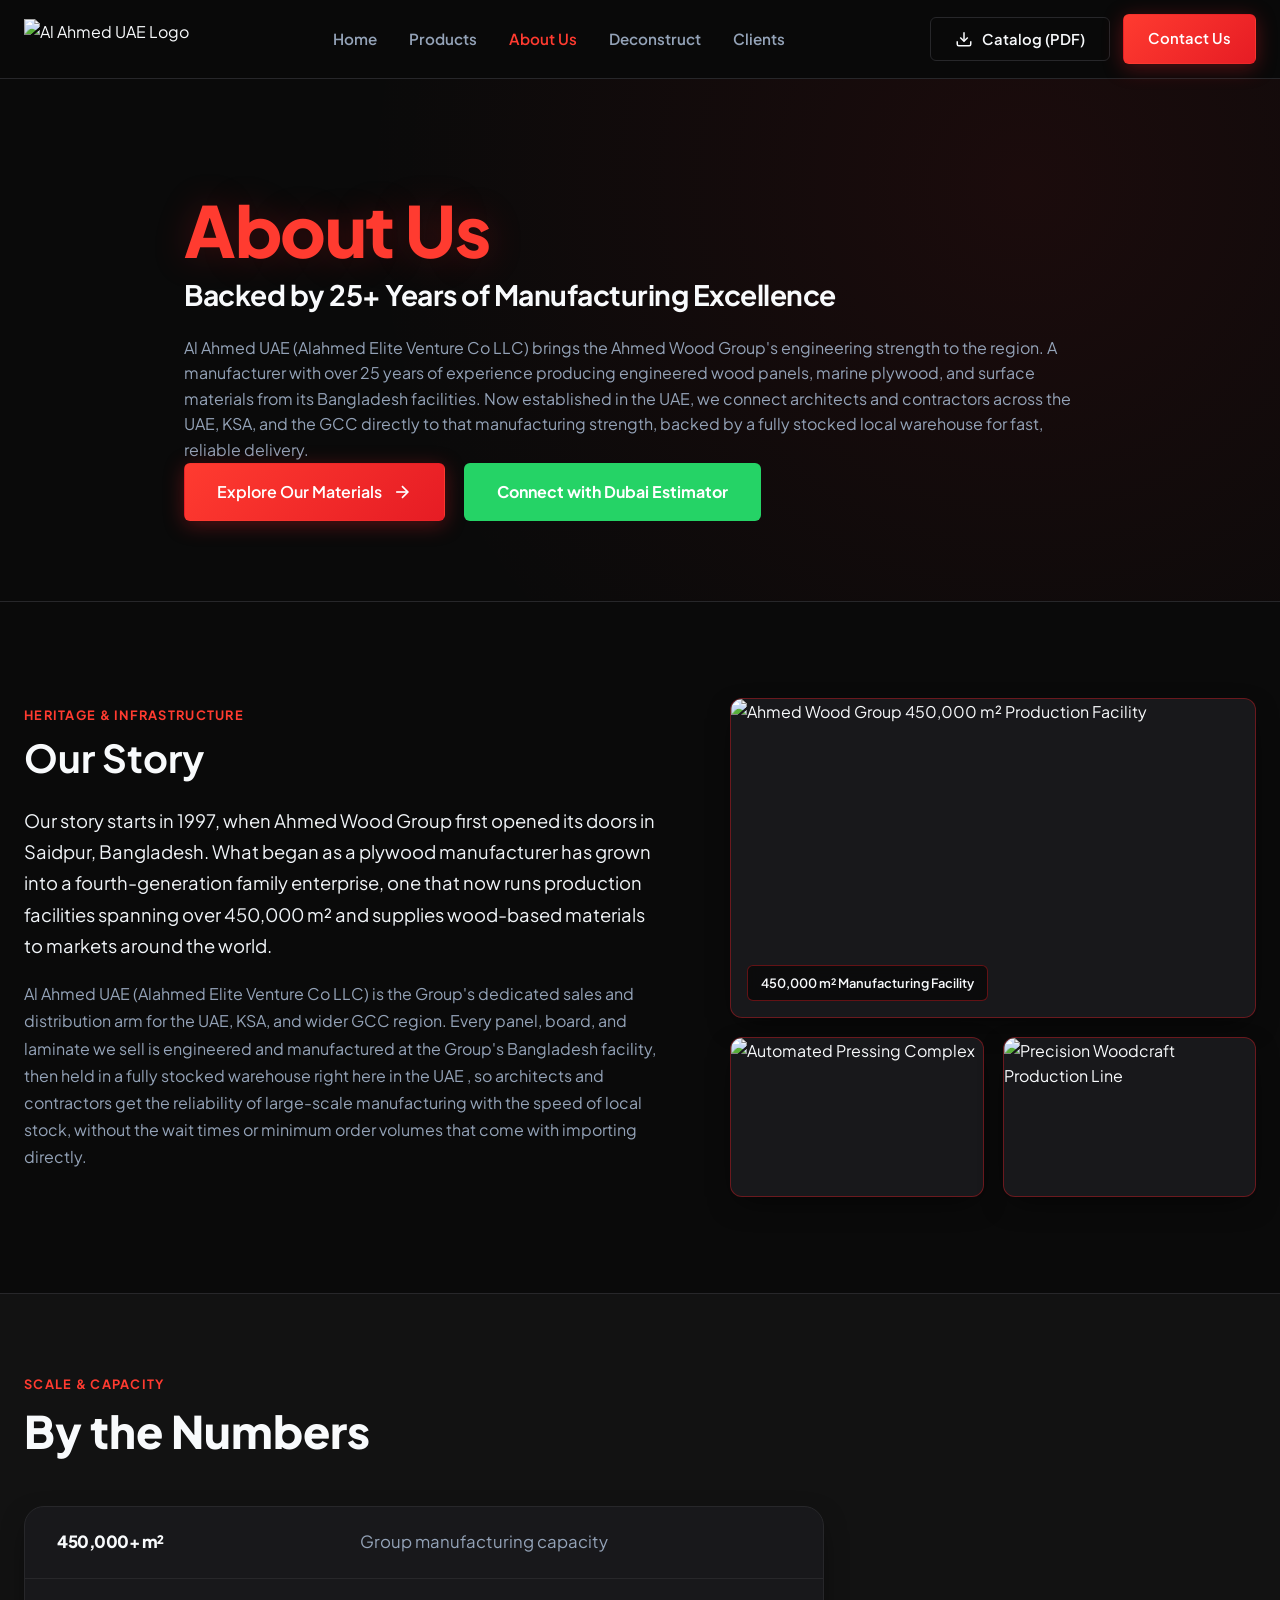
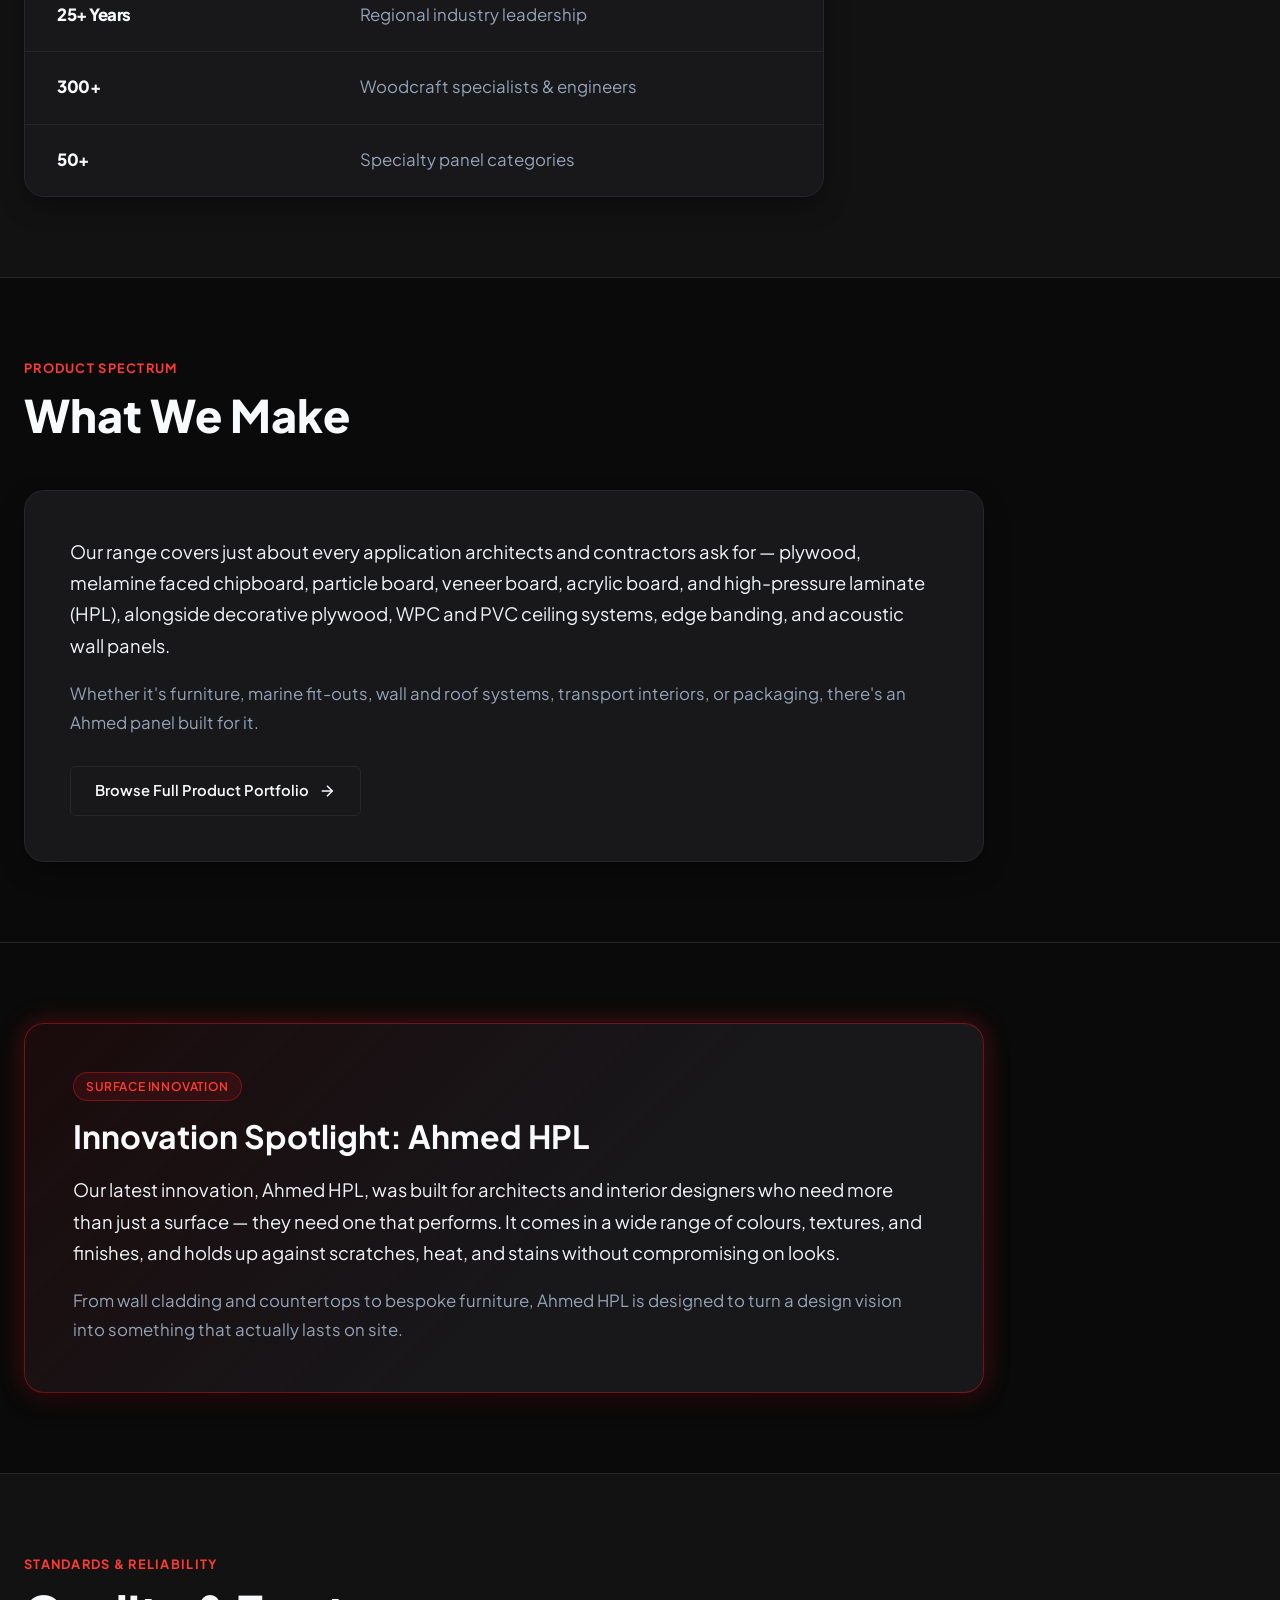
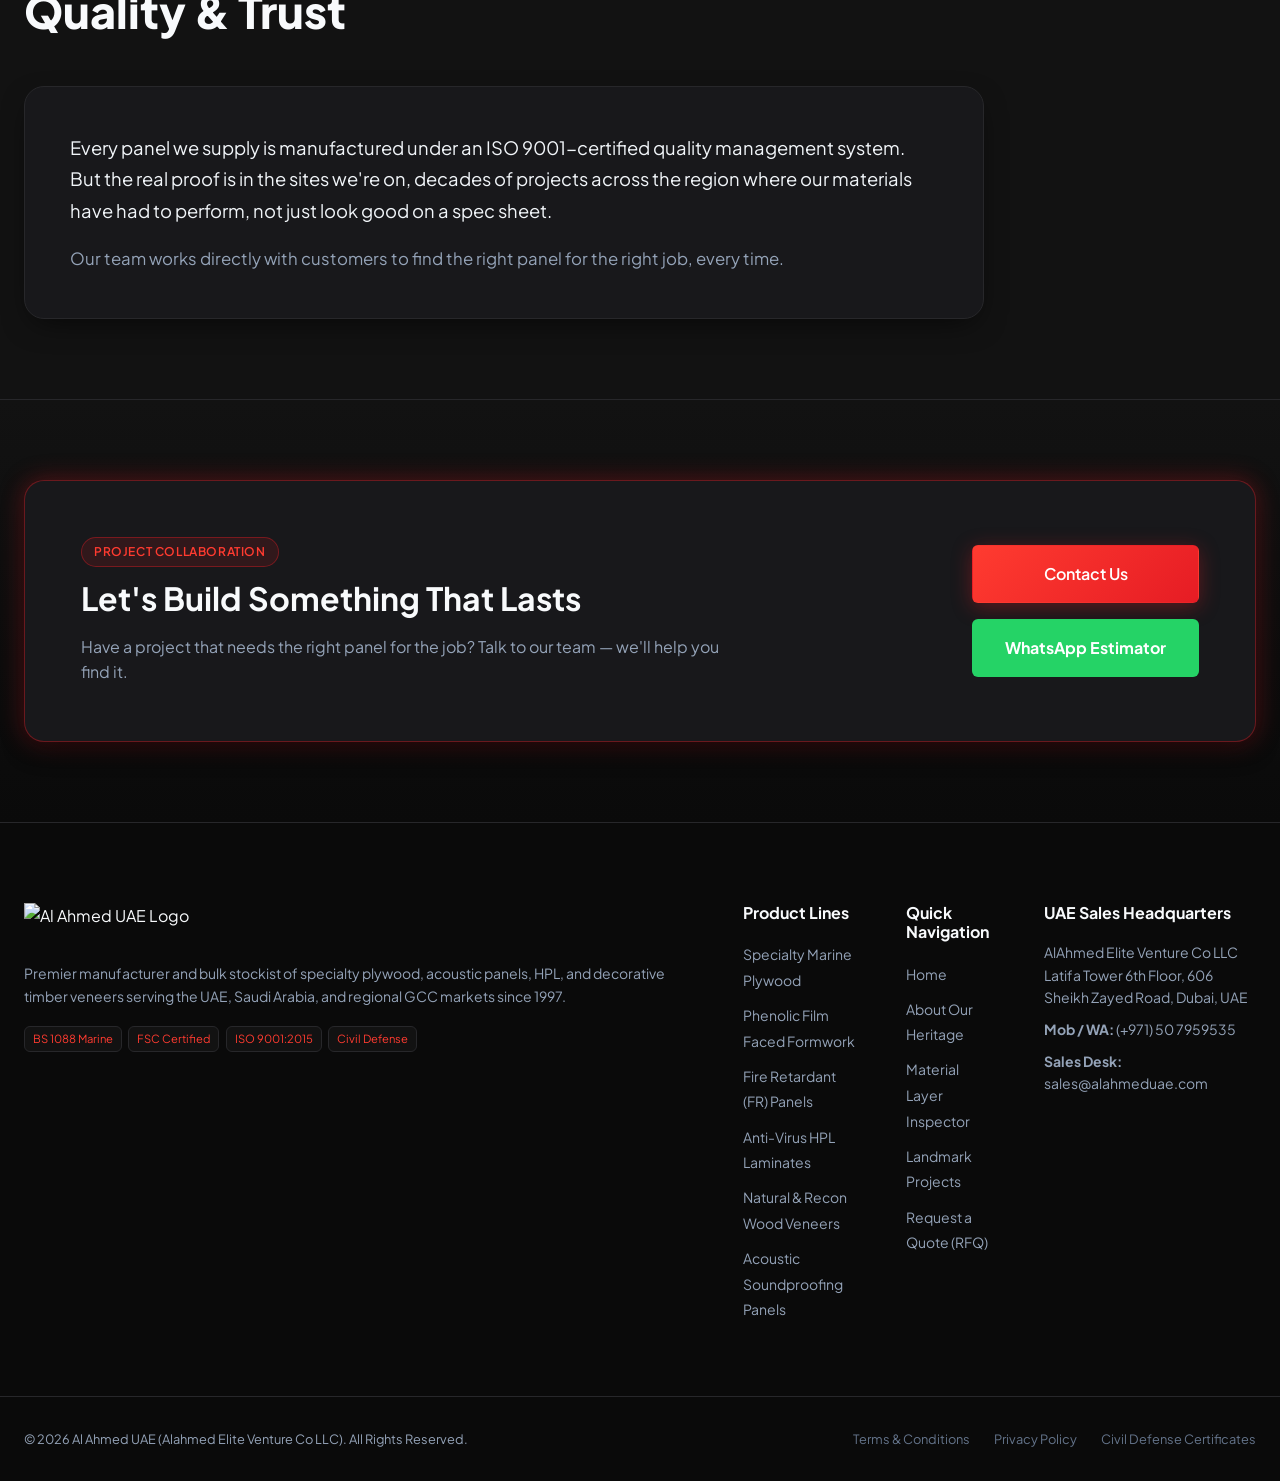
==== commit 435e6e1f: "Add files via upload" ====
--- a/about.html
+++ b/about.html
@@ -4,9 +4,9 @@
 <head>
   <meta charset="UTF-8">
   <meta name="viewport" content="width=device-width, initial-scale=1.0">
-  <title>About Us | Al Ahmed UAE - Architectural Wood Engineering Since 1997</title>
+  <title>About Us | Al Ahmed UAE - Backed by 25+ Years of Manufacturing Excellence</title>
   <meta name="description"
-    content="Al Ahmed UAE (Alahmed Elite Venture Co LLC) — a 4th-generation wood engineering leader with 450,000 m² manufacturing facilities. Specialty plywood, HPL, MDF, and decorative veneers for the GCC since 1997.">
+    content="Al Ahmed UAE (Alahmed Elite Venture Co LLC) brings Ahmed Wood Group's 25+ years of manufacturing strength and 450,000 m² facilities directly to architects and contractors across the UAE, KSA, and GCC.">
   <link rel="preconnect" href="https://fonts.googleapis.com">
   <link rel="preconnect" href="https://fonts.gstatic.com" crossorigin>
   <link href="https://fonts.googleapis.com/css2?family=Plus+Jakarta+Sans:wght@300;400;500;600;700;800&display=swap"
@@ -50,20 +50,14 @@
   <section class="about-hero-section">
     <div class="about-hero-overlay"></div>
     <div class="container about-hero-content">
-      <div class="hero-badge-group-custom">
-        <span class="badge-red">ESTABLISHED 1997</span>
-        <span class="pill-badge"><span class="dot-live"></span> 450,000 m² Plant Footprint</span>
-        <span class="badge-gold">ISO 9001:2015 CERTIFIED</span>
-      </div>
-      <h1 class="page-title">
-        Pioneering Architectural Wood Engineering &amp;
-        <span class="text-gradient">Surface Innovation</span>
-      </h1>
+      <h1 class="page-title">About Us</h1>
+      <h2 class="hero-subtitle-clean">Backed by 25+ Years of Manufacturing Excellence</h2>
       <p class="page-subtitle">
-        For over 25 years, <strong>Ahmed Wood Group</strong> and <strong>Al Ahmed UAE (Alahmed Elite Venture Co LLC)</strong>
-        have stood synonymous with quality-rich, highly durable, and application-specific engineered wood panels, specialty
-        marine plywood, acoustic wall systems, and high-pressure decorative laminates — serving architects and contractors
-        across the UAE, KSA, and regional GCC markets.
+        Al Ahmed UAE (Alahmed Elite Venture Co LLC) brings the Ahmed Wood Group's engineering strength to the region.
+        A manufacturer with over 25 years of experience producing engineered wood panels, marine plywood, and surface
+        materials from its Bangladesh facilities. Now established in the UAE, we connect architects and contractors
+        across the UAE, KSA, and the GCC directly to that manufacturing strength, backed by a fully stocked local warehouse
+        for fast, reliable delivery.
       </p>
       <div class="about-cta-row">
         <a href="index.html#products" class="btn btn-red btn-lg">
@@ -79,263 +73,182 @@
     </div>
   </section>
 
-  <!-- Key Numbers -->
-  <section class="stats-section">
-    <div class="container stats-grid">
-      <div class="stat-box">
-        <div class="stat-number">450<span class="unit">K m²</span></div>
-        <div class="stat-label">Production &amp; Logistics Infrastructure</div>
-      </div>
-      <div class="stat-box">
-        <div class="stat-number">25<span class="unit">+ Yrs</span></div>
-        <div class="stat-label">Industrial Woodcraft Leadership</div>
-      </div>
-      <div class="stat-box">
-        <div class="stat-number">300<span class="unit">+</span></div>
-        <div class="stat-label">Specialist Engineers &amp; Artisans</div>
-      </div>
-      <div class="stat-box">
-        <div class="stat-number">50<span class="unit">+</span></div>
-        <div class="stat-label">Engineered Panel Classifications</div>
-      </div>
-    </div>
-  </section>
-
-  <!-- Heritage & Manufacturing Scale -->
+  <!-- Our Story Section -->
   <section class="about-story-section">
     <div class="container">
       <div class="about-story-grid">
         <div class="about-story-text">
-          <span class="section-tag">OUR HERITAGE &amp; MANUFACTURING SCALE</span>
-          <h2>A 4th-Generation Legacy of Craftsmanship, Precision &amp; Trust</h2>
+          <span class="section-tag">HERITAGE &amp; INFRASTRUCTURE</span>
+          <h2>Our Story</h2>
           <p class="lead-p">
-            Established in <strong>1997</strong>, Ahmed Wood Group has evolved into a powerhouse enterprise combining
-            multi-generational timber mastery with state-of-the-art European pressing and finishing technologies.
+            Our story starts in 1997, when Ahmed Wood Group first opened its doors in Saidpur, Bangladesh. What began as a
+            plywood manufacturer has grown into a fourth-generation family enterprise, one that now runs production
+            facilities spanning over 450,000 m² and supplies wood-based materials to markets around the world.
           </p>
           <p>
-            From our manufacturing origin in Saidpur, Nilphamari District, through our premier Middle Eastern procurement hub
-            in Dubai (<strong>Alahmed Elite Venture Co LLC</strong>), we operate ultra-high-capacity production facilities
-            spanning over <strong>450,000 square meters</strong>.
+            Al Ahmed UAE (Alahmed Elite Venture Co LLC) is the Group's dedicated sales and distribution arm for the UAE,
+            KSA, and wider GCC region. Every panel, board, and laminate we sell is engineered and manufactured at the
+            Group's Bangladesh facility, then held in a fully stocked warehouse right here in the UAE , so architects and
+            contractors get the reliability of large-scale manufacturing with the speed of local stock, without the wait
+            times or minimum order volumes that come with importing directly.
           </p>
-          <p>
-            Absolute commitment to innovation and rigorous quality control has driven our continuous investment in automated
-            hydraulic pressing lines, precision sanding calibration, and resin chemistry research. Today, the <strong>AHMED</strong>
-            brand sets the benchmark for reliability, structural integrity, acoustic performance, and design versatility across
-            commercial hospitality, government landmarks, and high-end residential fit-outs.
-          </p>
-          <div class="heritage-highlights">
-            <div class="highlight-item">
-              <div class="highlight-icon">&#127981;</div>
-              <div>
-                <strong>Integrated Production Ecosystem</strong>
-                <p>From raw timber seasoning and core peeling to high-pressure melamine, veneer, and HPL lamination under one roof.</p>
+        </div>
+
+        <div class="about-story-media">
+          <div class="facility-image-card main-facility-img" data-lightbox="assets/images/about/factory-aerial-1.jpg" data-caption="Ahmed Wood Group 450,000 m² Production Facility — Saidpur">
+            <img src="assets/images/about/factory-aerial-1.jpg" alt="Ahmed Wood Group 450,000 m² Production Facility" class="facility-img">
+            <div class="facility-badge">
+              <span>450,000 m² Manufacturing Facility</span>
+            </div>
+            <div class="image-zoom-hint">
+              <svg width="18" height="18" viewBox="0 0 24 24" fill="none" stroke="currentColor" stroke-width="2">
+                <circle cx="11" cy="11" r="8"></circle><line x1="21" y1="21" x2="16.65" y2="16.65"></line>
+                <line x1="11" y1="8" x2="11" y2="14"></line><line x1="8" y1="11" x2="14" y2="11"></line>
+              </svg>
+              <span>Click to view full image</span>
+            </div>
+          </div>
+          <div class="facility-sub-grid">
+            <div class="facility-image-card" data-lightbox="assets/images/about/factory-aerial-2.jpg" data-caption="Automated Pressing &amp; Lamination Complex">
+              <img src="assets/images/about/factory-aerial-2.jpg" alt="Automated Pressing Complex" class="facility-img">
+              <div class="image-zoom-hint compact">
+                <svg width="14" height="14" viewBox="0 0 24 24" fill="none" stroke="currentColor" stroke-width="2">
+                  <circle cx="11" cy="11" r="8"></circle><line x1="21" y1="21" x2="16.65" y2="16.65"></line>
+                </svg>
               </div>
             </div>
-            <div class="highlight-item">
-              <div class="highlight-icon">&#127758;</div>
-              <div>
-                <strong>Global Compliance &amp; Regional Logistics</strong>
-                <p>Direct bulk stockholding in the UAE for fast container dispatches across Dubai, Abu Dhabi, Riyadh, and Jeddah.</p>
+            <div class="facility-image-card" data-lightbox="assets/images/about/factory-production.jpg" data-caption="Precision Woodcraft Production &amp; Quality Inspection">
+              <img src="assets/images/about/factory-production.jpg" alt="Precision Woodcraft Production Line" class="facility-img">
+              <div class="image-zoom-hint compact">
+                <svg width="14" height="14" viewBox="0 0 24 24" fill="none" stroke="currentColor" stroke-width="2">
+                  <circle cx="11" cy="11" r="8"></circle><line x1="21" y1="21" x2="16.65" y2="16.65"></line>
+                </svg>
               </div>
             </div>
           </div>
         </div>
-
-        <div class="about-story-media">
-          <div class="facility-image-card main-facility-img">
-            <img src="assets/images/about/factory-aerial-1.jpg" alt="Al Ahmed 450,000 m² Production Facility" class="facility-img">
-            <div class="facility-badge">
-              <span>450,000 m² Advanced Production Plant</span>
-            </div>
-          </div>
-          <div class="facility-sub-grid">
-            <div class="facility-image-card">
-              <img src="assets/images/about/factory-aerial-2.jpg" alt="Automated Pressing Complex" class="facility-img">
-            </div>
-            <div class="facility-image-card">
-              <img src="assets/images/about/factory-production.jpg" alt="Precision Woodcraft Production Line" class="facility-img">
-            </div>
-          </div>
-        </div>
-      </div>
-    </div>
-  </section>
-
-  <!-- Four Engineering Pillars -->
-  <section class="about-pillars-section">
-    <div class="container">
-      <div class="section-header center">
-        <span class="section-tag">ENGINEERING EXCELLENCE</span>
-        <h2 class="section-title">The Four Pillars of Al Ahmed Wood Solutions</h2>
-        <p class="section-desc">Delivering tailored material engineering from standard interior millwork to extreme-environment structural requirements.</p>
-      </div>
-      <div class="pillars-grid">
-        <div class="pillar-card">
-          <div class="pillar-number">01</div>
-          <div class="pillar-icon">&#127794;</div>
-          <h3>Specialty Plywood &amp; Formwork</h3>
-          <p>
-            100% selected tropical hardwood bonded with Water-Boil-Proof (WBP) phenolic resin. Certified to <strong>BS 1088</strong>
-            for marine vessels and <strong>180 GSM Dynea Film Faced Shuttering Plywood</strong> for high-rise concrete casting.
-          </p>
-        </div>
-        <div class="pillar-card">
-          <div class="pillar-number">02</div>
-          <div class="pillar-icon">&#128737;&#65039;</div>
-          <h3>Civil Defense Fire Safety</h3>
-          <p>
-            Pressure-impregnated with non-leaching mineral flame retardants. FR Plywood and FR Red Core MDF meet
-            <strong>EN 13501-1 Class B-s1,d0</strong> and <strong>Euroclass B-s2,d0</strong> — approved by UAE &amp; KSA Civil Defense.
-          </p>
-        </div>
-        <div class="pillar-card">
-          <div class="pillar-number">03</div>
-          <div class="pillar-icon">&#129514;</div>
-          <h3>HPL &amp; Anti-Microbial Surfaces</h3>
-          <p>
-            Ahmed HPL incorporates silver ion surface treatment eliminating up to <strong>99.99% of viruses &amp; bacteria</strong>
-            (SARS-CoV-2 tested) with extreme resistance to scratches, 180°C dry heat, and harsh hospital detergents.
-          </p>
-        </div>
-        <div class="pillar-card">
-          <div class="pillar-number">04</div>
-          <div class="pillar-icon">&#127807;</div>
-          <h3>Sustainable Forestry &amp; E0/E1</h3>
-          <p>
-            All particle boards, MDF, and veneers adhere to strict
-            <strong>E0 / E1 low formaldehyde emission limits</strong> and FSC responsible forest stewardship protocols.
-          </p>
-        </div>
-      </div>
-    </div>
-  </section>
-
-  <!-- Portfolio Matrix -->
-  <section class="about-portfolio-section">
-    <div class="container">
-      <div class="section-header center">
-        <span class="section-tag">COMPREHENSIVE ARCHITECTURAL SPECTRUM</span>
-        <h2 class="section-title">Engineered for Multi-Sector Applications</h2>
-        <p class="section-desc">Serving luxury hospitality, civil contractors, high-end joineries, and healthcare facilities across the Middle East.</p>
-      </div>
-      <div class="portfolio-matrix-grid">
-        <div class="matrix-card">
-          <div class="matrix-header">
-            <span class="matrix-icon">&#129683;</span>
-            <h4>Engineered Boards &amp; MDF</h4>
-          </div>
-          <ul class="matrix-list">
-            <li>Plain Precision Fiberboard (MDF)</li>
-            <li>Moisture Resistant (MR) Green Core MDF</li>
-            <li>Fire Retardant (FR) Red Core MDF</li>
-            <li>Melamine Faced MDF (MF MDF)</li>
-            <li>Melamine Faced Chipboard (MFC)</li>
-            <li>Solid Door Cores (33mm, 44mm, 54mm)</li>
-          </ul>
-        </div>
-        <div class="matrix-card">
-          <div class="matrix-header">
-            <span class="matrix-icon">&#9875;</span>
-            <h4>Specialty Plywood &amp; Timber</h4>
-          </div>
-          <ul class="matrix-list">
-            <li>BS 1088 Marine Grade Hardwood Plywood</li>
-            <li>180 GSM DYNEA Film Face Shuttering Ply</li>
-            <li>Class B1 Fire-Resistant (FR) Plywood</li>
-            <li>Interior Calibrated Commercial Plywood</li>
-            <li>Laminated Veneer Lumber (LVL) Beams</li>
-            <li>Structural Door Jambs &amp; Scaffold Planks</li>
-          </ul>
-        </div>
-        <div class="matrix-card">
-          <div class="matrix-header">
-            <span class="matrix-icon">&#10024;</span>
-            <h4>Decorative Finishes &amp; Veneers</h4>
-          </div>
-          <ul class="matrix-list">
-            <li>Architectural Natural Sliced Wood Veneers</li>
-            <li>Reconstituted (Recon) Engineered Veneers</li>
-            <li>Ahmed Anti-Virus &amp; Anti-Bacterial HPL</li>
-            <li>Super-Gloss Acrylic Crystal Boards</li>
-            <li>Interlocking 3D Reclaimed Teak Wood Mosaics</li>
-            <li>Color-Matched PVC / ABS Edge Banding</li>
-          </ul>
-        </div>
-        <div class="matrix-card">
-          <div class="matrix-header">
-            <span class="matrix-icon">&#127963;&#65039;</span>
-            <h4>Acoustics &amp; Waterproof Systems</h4>
-          </div>
-          <ul class="matrix-list">
-            <li>Slotted &amp; Perforated Acoustic Wall Panels (NRC 0.85)</li>
-            <li>Recycled PET Acoustical Sound Trapping Felt</li>
-            <li>Celuka Waterproof PVC Foam Boards</li>
-            <li>3D Fluted Waterproof Wall Cladding</li>
-            <li>WPC Baffles &amp; Exterior Timber Ceiling Tubes</li>
-            <li>High-Durability Wet Area Partitions</li>
-          </ul>
-        </div>
-      </div>
-    </div>
-  </section>
-
-  <!-- Certifications -->
-  <section class="about-certs-section">
-    <div class="container">
-      <div class="section-header center">
-        <span class="section-tag">GLOBAL STANDARDS &amp; CERTIFICATIONS</span>
-        <h2 class="section-title">Tested, Certified &amp; Specifier Approved</h2>
-        <p class="section-desc">Every production batch undergoes independent laboratory mechanical, emission, and flame testing.</p>
-      </div>
-      <div class="cert-grid">
-        <div class="cert-card">
-          <div class="cert-icon-wrap">&#127885;</div>
-          <h4>ISO 9001:2015</h4>
-          <p>Certified Quality Management System guaranteeing automated production consistency and full batch traceability.</p>
-        </div>
-        <div class="cert-card">
-          <div class="cert-icon-wrap">&#128737;&#65039;</div>
-          <h4>Civil Defense Approved</h4>
-          <p>EN 13501-1 Class B-s1,d0 and Euroclass B-s2,d0 fire safety compliance approved in the UAE and Saudi Arabia.</p>
-        </div>
-        <div class="cert-card">
-          <div class="cert-icon-wrap">&#9875;</div>
-          <h4>BS 1088 Marine Grade</h4>
-          <p>Lloyds standard compliance with 72-hour continuous boiling water immersion testing for zero delamination.</p>
-        </div>
-        <div class="cert-card">
-          <div class="cert-icon-wrap">&#129514;</div>
-          <h4>EN 438-3 HPL Standard</h4>
-          <p>Surface abrasion resistance &gt; 400 revolutions, 180°C dry heat resistance, and antiviral 99.99% efficacy.</p>
-        </div>
-        <div class="cert-card">
-          <div class="cert-icon-wrap">&#127807;</div>
-          <h4>E0 / E1 Emission Compliant</h4>
-          <p>CARB Phase II and European EN 717-1 low formaldehyde emissions ensuring clean indoor air quality.</p>
-        </div>
-        <div class="cert-card">
-          <div class="cert-icon-wrap">&#127468;&#127463;</div>
-          <h4>BSTI Approved</h4>
-          <p>Bangladesh Standards and Testing Institution certified structural plywood and formwork product lines.</p>
-        </div>
-      </div>
-    </div>
-  </section>
-
-  <!-- B2B CTA -->
+      </div>
+    </div>
+  </section>
+
+  <!-- By the Numbers -->
+  <section class="about-numbers-section">
+    <div class="container">
+      <div class="section-header">
+        <span class="section-tag">SCALE &amp; CAPACITY</span>
+        <h2 class="section-title">By the Numbers</h2>
+      </div>
+
+      <div class="numbers-table-card">
+        <table class="clean-numbers-table">
+          <tbody>
+            <tr>
+              <td class="num-highlight">450,000+ m²</td>
+              <td class="num-desc">Group manufacturing capacity</td>
+            </tr>
+            <tr>
+              <td class="num-highlight">25+ Years</td>
+              <td class="num-desc">Regional industry leadership</td>
+            </tr>
+            <tr>
+              <td class="num-highlight">300+</td>
+              <td class="num-desc">Woodcraft specialists &amp; engineers</td>
+            </tr>
+            <tr>
+              <td class="num-highlight">50+</td>
+              <td class="num-desc">Specialty panel categories</td>
+            </tr>
+          </tbody>
+        </table>
+      </div>
+    </div>
+  </section>
+
+  <!-- What We Make -->
+  <section class="about-products-overview-section">
+    <div class="container">
+      <div class="section-header">
+        <span class="section-tag">PRODUCT SPECTRUM</span>
+        <h2 class="section-title">What We Make</h2>
+      </div>
+
+      <div class="clean-content-box">
+        <p class="lead-p">
+          Our range covers just about every application architects and contractors ask for &mdash; plywood, melamine faced
+          chipboard, particle board, veneer board, acrylic board, and high-pressure laminate (HPL), alongside decorative
+          plywood, WPC and PVC ceiling systems, edge banding, and acoustic wall panels.
+        </p>
+        <p class="body-p">
+          Whether it's furniture, marine fit-outs, wall and roof systems, transport interiors, or packaging, there's an
+          Ahmed panel built for it.
+        </p>
+        <div style="margin-top: 1.8rem;">
+          <a href="index.html#products" class="btn btn-outline">
+            Browse Full Product Portfolio
+            <svg width="18" height="18" viewBox="0 0 24 24" fill="none" stroke="currentColor" stroke-width="2">
+              <line x1="5" y1="12" x2="19" y2="12" /><polyline points="12 5 19 12 12 19" />
+            </svg>
+          </a>
+        </div>
+      </div>
+    </div>
+  </section>
+
+  <!-- Innovation Spotlight: Ahmed HPL -->
+  <section class="about-spotlight-section">
+    <div class="container">
+      <div class="spotlight-card">
+        <div class="spotlight-badge-wrap">
+          <span class="badge-red">SURFACE INNOVATION</span>
+        </div>
+        <h2 class="spotlight-title">Innovation Spotlight: Ahmed HPL</h2>
+        <p class="lead-p">
+          Our latest innovation, Ahmed HPL, was built for architects and interior designers who need more than just a
+          surface &mdash; they need one that performs. It comes in a wide range of colours, textures, and finishes, and
+          holds up against scratches, heat, and stains without compromising on looks.
+        </p>
+        <p class="body-p">
+          From wall cladding and countertops to bespoke furniture, Ahmed HPL is designed to turn a design vision into
+          something that actually lasts on site.
+        </p>
+      </div>
+    </div>
+  </section>
+
+  <!-- Quality & Trust -->
+  <section class="about-quality-section">
+    <div class="container">
+      <div class="section-header">
+        <span class="section-tag">STANDARDS &amp; RELIABILITY</span>
+        <h2 class="section-title">Quality &amp; Trust</h2>
+      </div>
+
+      <div class="clean-content-box">
+        <p class="lead-p">
+          Every panel we supply is manufactured under an ISO 9001-certified quality management system. But the real proof
+          is in the sites we're on, decades of projects across the region where our materials have had to perform, not just
+          look good on a spec sheet.
+        </p>
+        <p class="body-p">
+          Our team works directly with customers to find the right panel for the right job, every time.
+        </p>
+      </div>
+    </div>
+  </section>
+
+  <!-- Let's Build Something That Lasts (CTA) -->
   <section class="about-cta-section">
     <div class="container">
       <div class="about-cta-box">
         <div class="cta-text">
-          <span class="badge-red">DIRECT FACTORY PROCUREMENT</span>
-          <h2>Partner with Al Ahmed UAE on Your Next Landmark Project</h2>
+          <span class="badge-red">PROJECT COLLABORATION</span>
+          <h2>Let's Build Something That Lasts</h2>
           <p>
-            Our dedicated Dubai-based technical estimating team assists architects, main contractors, and fit-out specialists
-            with formal tenders, custom dimensions, shop drawings, and direct container pricing.
+            Have a project that needs the right panel for the job? Talk to our team &mdash; we'll help you find it.
           </p>
         </div>
         <div class="cta-actions">
-          <a href="index.html#rfq" class="btn btn-red btn-lg">Request Project Quotation</a>
+          <a href="index.html#rfq" class="btn btn-red btn-lg">Contact Us</a>
           <a href="https://wa.me/971507959535" target="_blank" class="btn btn-whatsapp btn-lg">WhatsApp Estimator</a>
         </div>
       </div>
@@ -458,6 +371,16 @@
     </div>
   </div>
 
+  <!-- Image Lightbox Modal for Facility & Gallery Photos -->
+  <div class="image-lightbox-modal" id="imageLightboxModal">
+    <div class="lightbox-overlay" id="lightboxOverlay"></div>
+    <div class="lightbox-content">
+      <button class="lightbox-close" id="lightboxClose" aria-label="Close Lightbox">&times;</button>
+      <img src="" alt="Enlarged Facility View" id="lightboxImage" class="lightbox-img">
+      <div class="lightbox-caption" id="lightboxCaption"></div>
+    </div>
+  </div>
+
   <script src="app.js"></script>
 </body>
 
--- a/styles.css
+++ b/styles.css
@@ -1417,3 +1417,869 @@
 .announcement-bar {
   display: none !important;
 }
+
+/* Align footer layout & push UAE Sales Headquarters to far right */
+footer .container,
+.footer-content {
+  display: flex !important;
+  justify-content: space-between !important;
+  align-items: flex-start !important;
+  width: 100% !important;
+}
+
+/* Force contact column to align to the right edge */
+.footer-col.contact-col {
+  margin-left: auto !important;
+  text-align: left;
+}
+
+/* ==========================================================================
+   PRODUCT SPEC MODAL — PRODUCT IMAGE HEADER
+   ========================================================================== */
+
+.modal-product-media-header {
+  margin: -2.5rem -2.5rem 1.8rem -2.5rem;
+  border-radius: var(--radius-lg) var(--radius-lg) 0 0;
+  overflow: hidden;
+}
+
+.modal-product-img-box {
+  width: 100%;
+  height: 240px;
+  background: var(--color-bg-dark);
+  overflow: hidden;
+  position: relative;
+}
+
+.modal-product-img {
+  width: 100%;
+  height: 100%;
+  object-fit: cover;
+  transition: transform 0.5s ease;
+  opacity: 0.9;
+}
+
+.modal-product-img-box:hover .modal-product-img {
+  transform: scale(1.04);
+}
+
+.modal-subtitle {
+  font-size: 0.95rem;
+  color: var(--color-text-muted);
+  margin: 0.4rem 0 0;
+}
+
+.modal-action-buttons {
+  display: flex;
+  gap: 1rem;
+  margin-top: 2rem;
+  flex-wrap: wrap;
+}
+
+.modal-action-buttons .btn {
+  flex: 1;
+  min-width: 180px;
+}
+
+@media (max-width: 600px) {
+  .modal-product-img-box {
+    height: 180px;
+  }
+  .modal-action-buttons {
+    flex-direction: column;
+  }
+}
+
+/* ==========================================================================
+   ABOUT US PAGE STYLES
+   ========================================================================== */
+
+/* About Hero */
+.about-hero-section {
+  position: relative;
+  padding: 7rem 0 5rem;
+  background-color: var(--color-bg-dark);
+  background-image: radial-gradient(circle at 80% 20%, rgba(230, 28, 36, 0.08) 0%, transparent 60%),
+    linear-gradient(to bottom, rgba(10,10,10,0.6), var(--color-bg-dark));
+  border-bottom: 1px solid var(--color-border);
+  overflow: hidden;
+}
+
+.about-hero-overlay {
+  position: absolute;
+  inset: 0;
+  background: url('assets/images/about/factory-aerial-1.jpg') center/cover no-repeat;
+  opacity: 0.12;
+  filter: grayscale(80%) brightness(0.6);
+  z-index: 0;
+}
+
+.about-hero-content {
+  position: relative;
+  z-index: 2;
+  max-width: 960px;
+}
+
+.hero-badge-group-custom {
+  display: flex;
+  flex-wrap: wrap;
+  align-items: center;
+  gap: 0.8rem;
+  margin-bottom: 1.5rem;
+}
+
+.about-cta-row {
+  display: flex;
+  flex-wrap: wrap;
+  gap: 1.2rem;
+  align-items: center;
+}
+
+/* Heritage & Story */
+.about-story-section {
+  padding: 6rem 0;
+  background-color: var(--color-bg-dark);
+}
+
+.about-story-grid {
+  display: grid;
+  grid-template-columns: 1.1fr 0.9fr;
+  gap: 4rem;
+  align-items: center;
+}
+
+.about-story-text h2 {
+  font-size: clamp(1.8rem, 3vw, 2.5rem);
+  margin-bottom: 1.5rem;
+}
+
+.lead-p {
+  font-size: 1.15rem;
+  color: #f1f5f9;
+  line-height: 1.7;
+  margin-bottom: 1.2rem;
+}
+
+.about-story-text p { margin-bottom: 1.2rem; line-height: 1.7; }
+
+.heritage-highlights {
+  margin-top: 2rem;
+  display: flex;
+  flex-direction: column;
+  gap: 1.2rem;
+}
+
+.highlight-item {
+  display: flex;
+  gap: 1.2rem;
+  align-items: flex-start;
+  background: var(--color-bg-card);
+  border: 1px solid var(--color-border);
+  padding: 1.2rem;
+  border-radius: var(--radius-md);
+  transition: var(--transition-smooth);
+}
+
+.highlight-item:hover {
+  border-color: var(--color-border-red);
+  transform: translateY(-2px);
+}
+
+.highlight-icon {
+  font-size: 1.6rem;
+  background: var(--color-bg-surface);
+  border: 1px solid var(--color-border-red);
+  width: 46px;
+  height: 46px;
+  display: flex;
+  align-items: center;
+  justify-content: center;
+  border-radius: var(--radius-sm);
+  flex-shrink: 0;
+}
+
+.highlight-item strong { color: var(--color-text-main); display: block; margin-bottom: 0.2rem; }
+.highlight-item p { margin-bottom: 0; font-size: 0.875rem; }
+
+/* Facility Photos */
+.about-story-media { display: flex; flex-direction: column; gap: 1.2rem; }
+
+.facility-image-card {
+  position: relative;
+  border-radius: var(--radius-md);
+  overflow: hidden;
+  border: 1px solid var(--color-border-red);
+  background: var(--color-bg-card);
+  box-shadow: var(--shadow-card);
+}
+
+.main-facility-img { height: 320px; }
+
+.facility-img {
+  width: 100%; height: 100%;
+  object-fit: cover;
+  transition: transform 0.6s ease;
+}
+
+.facility-image-card:hover .facility-img { transform: scale(1.05); }
+
+.facility-badge {
+  position: absolute;
+  bottom: 1rem; left: 1rem;
+  background: rgba(10,10,10,0.85);
+  backdrop-filter: blur(8px);
+  padding: 0.4rem 0.8rem;
+  border-radius: var(--radius-sm);
+  border: 1px solid var(--color-border-red);
+  color: var(--color-text-main);
+  font-size: 0.8rem;
+  font-weight: 600;
+}
+
+.facility-sub-grid {
+  display: grid;
+  grid-template-columns: 1fr 1fr;
+  gap: 1.2rem;
+}
+
+.facility-sub-grid .facility-image-card { height: 160px; }
+
+/* Pillars */
+.about-pillars-section {
+  padding: 6rem 0;
+  background-color: var(--color-bg-surface);
+  border-top: 1px solid var(--color-border);
+  border-bottom: 1px solid var(--color-border);
+}
+
+.pillars-grid {
+  display: grid;
+  grid-template-columns: repeat(auto-fit, minmax(260px, 1fr));
+  gap: 2rem;
+}
+
+.pillar-card {
+  background: var(--color-bg-card);
+  border: 1px solid var(--color-border);
+  padding: 2.2rem 1.8rem;
+  border-radius: var(--radius-md);
+  position: relative;
+  transition: var(--transition-smooth);
+  display: flex;
+  flex-direction: column;
+}
+
+.pillar-card:hover {
+  border-color: var(--color-border-red);
+  transform: translateY(-6px);
+  box-shadow: var(--shadow-card), var(--shadow-red-glow);
+}
+
+.pillar-number {
+  position: absolute;
+  top: 1.5rem; right: 1.5rem;
+  font-size: 1.5rem;
+  font-weight: 800;
+  color: rgba(230,28,36,0.3);
+}
+
+.pillar-icon { font-size: 2.2rem; margin-bottom: 1.2rem; }
+.pillar-card h3 { font-size: 1.25rem; margin-bottom: 0.8rem; }
+.pillar-card p { font-size: 0.9rem; line-height: 1.6; color: var(--color-text-muted); }
+
+/* Portfolio Matrix */
+.about-portfolio-section {
+  padding: 6rem 0;
+  background-color: var(--color-bg-dark);
+}
+
+.portfolio-matrix-grid {
+  display: grid;
+  grid-template-columns: repeat(auto-fit, minmax(280px, 1fr));
+  gap: 2rem;
+}
+
+.matrix-card {
+  background: var(--color-bg-card);
+  border: 1px solid var(--color-border);
+  border-radius: var(--radius-md);
+  padding: 2rem;
+  transition: var(--transition-smooth);
+}
+
+.matrix-card:hover { border-color: var(--color-border-red); transform: translateY(-4px); }
+
+.matrix-header {
+  display: flex; align-items: center; gap: 1rem;
+  margin-bottom: 1.5rem; padding-bottom: 1rem;
+  border-bottom: 1px solid var(--color-border);
+}
+
+.matrix-icon { font-size: 1.8rem; }
+.matrix-header h4 { font-size: 1.15rem; color: var(--color-text-main); }
+
+.matrix-list { list-style: none; }
+
+.matrix-list li {
+  font-size: 0.875rem;
+  color: var(--color-text-muted);
+  margin-bottom: 0.65rem;
+  display: flex; align-items: center; gap: 0.6rem;
+}
+
+.matrix-list li::before {
+  content: "•";
+  color: var(--color-red-light);
+  font-weight: bold;
+  font-size: 1.2rem;
+}
+
+/* Certifications */
+.about-certs-section {
+  padding: 6rem 0;
+  background-color: var(--color-bg-surface);
+  border-top: 1px solid var(--color-border);
+}
+
+.cert-grid {
+  display: grid;
+  grid-template-columns: repeat(auto-fit, minmax(280px, 1fr));
+  gap: 1.8rem;
+}
+
+.cert-card {
+  background: var(--color-bg-card);
+  border: 1px solid var(--color-border);
+  padding: 2rem 1.6rem;
+  border-radius: var(--radius-md);
+  transition: var(--transition-smooth);
+}
+
+.cert-card:hover {
+  border-color: var(--color-border-red);
+  transform: translateY(-4px);
+  box-shadow: var(--shadow-red-glow);
+}
+
+.cert-icon-wrap { font-size: 2.2rem; margin-bottom: 1rem; }
+.cert-card h4 { font-size: 1.2rem; color: var(--color-text-main); margin-bottom: 0.5rem; }
+.cert-card p { font-size: 0.85rem; line-height: 1.5; color: var(--color-text-muted); }
+
+/* About CTA Banner */
+.about-cta-section {
+  padding: 5rem 0;
+  background: linear-gradient(to bottom, var(--color-bg-surface) 0%, var(--color-bg-dark) 100%);
+  border-top: 1px solid var(--color-border);
+}
+
+.about-cta-box {
+  background: var(--color-bg-card);
+  border: 1px solid var(--color-border-red);
+  border-radius: var(--radius-lg);
+  padding: 3.5rem;
+  display: flex;
+  justify-content: space-between;
+  align-items: center;
+  gap: 3rem;
+  box-shadow: var(--shadow-card), var(--shadow-red-glow);
+}
+
+.cta-text { max-width: 650px; }
+.cta-text h2 { font-size: clamp(1.8rem, 2.5vw, 2.3rem); margin: 0.8rem 0 1rem; }
+.cta-text p { font-size: 1rem; line-height: 1.6; }
+
+.cta-actions { display: flex; flex-direction: column; gap: 1rem; flex-shrink: 0; }
+
+@media (max-width: 992px) {
+  .about-story-grid { grid-template-columns: 1fr; gap: 3rem; }
+  .about-cta-box { flex-direction: column; align-items: flex-start; padding: 2.5rem; }
+  .cta-actions { width: 100%; }
+  .cta-actions .btn { width: 100%; }
+}
+
+/* ==========================================================================
+   ABOUT US ENHANCEMENTS — PROFILE BANNER, TIMELINE & IMAGE LIGHTBOX
+   ========================================================================== */
+
+/* 1. Executive Manufacturing & Operational Profile */
+.about-profile-section {
+  padding: 3rem 0;
+  background-color: var(--color-bg-surface);
+  border-bottom: 1px solid var(--color-border);
+}
+
+.about-profile-card {
+  display: flex;
+  background: var(--color-bg-card);
+  border: 1px solid var(--color-border);
+  border-radius: var(--radius-lg);
+  padding: 2.5rem;
+  gap: 2.5rem;
+  align-items: stretch;
+  box-shadow: var(--shadow-card);
+}
+
+.profile-col {
+  flex: 1;
+  display: flex;
+  flex-direction: column;
+}
+
+.profile-col-header {
+  margin-bottom: 1rem;
+}
+
+.profile-col h3 {
+  font-size: 1.35rem;
+  color: var(--color-text-main);
+  margin-top: 0.5rem;
+  line-height: 1.3;
+}
+
+.profile-col p {
+  font-size: 0.925rem;
+  line-height: 1.65;
+  color: var(--color-text-muted);
+  margin-bottom: 1.5rem;
+}
+
+.profile-tags {
+  display: flex;
+  flex-wrap: wrap;
+  gap: 0.6rem;
+  margin-top: auto;
+}
+
+.profile-tags span {
+  font-size: 0.8rem;
+  font-weight: 600;
+  padding: 0.35rem 0.75rem;
+  background: var(--color-bg-surface);
+  border: 1px solid var(--color-border);
+  border-radius: var(--radius-sm);
+  color: var(--color-text-main);
+}
+
+.profile-divider {
+  width: 1px;
+  background: var(--color-border);
+}
+
+@media (max-width: 850px) {
+  .about-profile-card {
+    flex-direction: column;
+    padding: 1.8rem;
+    gap: 1.8rem;
+  }
+  .profile-divider {
+    width: 100%;
+    height: 1px;
+  }
+}
+
+/* 2. Facility Image Zoom & Lightbox Hint */
+.facility-image-card {
+  cursor: pointer;
+}
+
+.image-zoom-hint {
+  position: absolute;
+  top: 1rem;
+  right: 1rem;
+  background: rgba(10, 10, 10, 0.75);
+  backdrop-filter: blur(8px);
+  border: 1px solid rgba(255, 255, 255, 0.15);
+  color: #ffffff;
+  padding: 0.35rem 0.7rem;
+  border-radius: 20px;
+  font-size: 0.75rem;
+  font-weight: 500;
+  display: flex;
+  align-items: center;
+  gap: 0.4rem;
+  opacity: 0;
+  transform: translateY(-4px);
+  transition: all 0.3s ease;
+  pointer-events: none;
+}
+
+.image-zoom-hint.compact {
+  padding: 0.4rem;
+  border-radius: 50%;
+}
+
+.facility-image-card:hover .image-zoom-hint {
+  opacity: 1;
+  transform: translateY(0);
+}
+
+/* 3. Evolution & Milestones Timeline */
+.about-timeline-section {
+  padding: 6rem 0;
+  background-color: var(--color-bg-dark);
+  border-top: 1px solid var(--color-border);
+  position: relative;
+}
+
+.timeline-container {
+  position: relative;
+  max-width: 960px;
+  margin: 3rem auto 0;
+  padding-left: 2rem;
+}
+
+.timeline-track {
+  position: absolute;
+  left: 80px;
+  top: 10px;
+  bottom: 10px;
+  width: 2px;
+  background: linear-gradient(to bottom, var(--color-red-light) 0%, rgba(230,28,36,0.3) 80%, transparent 100%);
+}
+
+.timeline-card {
+  position: relative;
+  display: flex;
+  align-items: flex-start;
+  gap: 2.5rem;
+  margin-bottom: 2.8rem;
+}
+
+.timeline-card:last-child {
+  margin-bottom: 0;
+}
+
+.timeline-year {
+  width: 80px;
+  font-size: 1.25rem;
+  font-weight: 800;
+  color: var(--color-text-main);
+  text-align: right;
+  flex-shrink: 0;
+  padding-top: 0.8rem;
+  letter-spacing: -0.5px;
+}
+
+.timeline-card.active .timeline-year {
+  color: var(--color-red-light);
+}
+
+.timeline-dot {
+  width: 14px;
+  height: 14px;
+  background: var(--color-bg-dark);
+  border: 3px solid var(--color-red-light);
+  border-radius: 50%;
+  position: absolute;
+  left: 74px;
+  top: 1.1rem;
+  z-index: 2;
+  box-shadow: 0 0 10px rgba(230, 28, 36, 0.5);
+  transition: all 0.3s ease;
+}
+
+.timeline-card:hover .timeline-dot,
+.timeline-card.active .timeline-dot {
+  background: var(--color-red-light);
+  transform: scale(1.3);
+}
+
+.timeline-body {
+  flex: 1;
+  background: var(--color-bg-card);
+  border: 1px solid var(--color-border);
+  border-radius: var(--radius-md);
+  padding: 1.6rem 2rem;
+  transition: var(--transition-smooth);
+}
+
+.timeline-card:hover .timeline-body,
+.timeline-card.active .timeline-body {
+  border-color: var(--color-border-red);
+  transform: translateX(4px);
+  box-shadow: var(--shadow-card), var(--shadow-red-glow);
+}
+
+.timeline-body h4 {
+  font-size: 1.15rem;
+  color: var(--color-text-main);
+  margin-bottom: 0.6rem;
+}
+
+.timeline-body p {
+  font-size: 0.9rem;
+  line-height: 1.6;
+  color: var(--color-text-muted);
+  margin-bottom: 1rem;
+}
+
+.timeline-tag {
+  display: inline-block;
+  font-size: 0.75rem;
+  font-weight: 700;
+  text-transform: uppercase;
+  letter-spacing: 0.5px;
+  padding: 0.25rem 0.65rem;
+  background: var(--color-bg-surface);
+  border: 1px solid var(--color-border);
+  border-radius: var(--radius-sm);
+  color: var(--color-text-muted);
+}
+
+.timeline-tag.highlight {
+  background: rgba(230, 28, 36, 0.12);
+  border-color: var(--color-border-red);
+  color: var(--color-red-light);
+}
+
+@media (max-width: 650px) {
+  .timeline-container {
+    padding-left: 0;
+  }
+  .timeline-track {
+    left: 10px;
+  }
+  .timeline-dot {
+    left: 4px;
+    top: 0.2rem;
+  }
+  .timeline-card {
+    flex-direction: column;
+    gap: 0.5rem;
+    padding-left: 2rem;
+  }
+  .timeline-year {
+    width: auto;
+    text-align: left;
+    padding-top: 0;
+    font-size: 1.1rem;
+  }
+}
+
+/* 4. Fullscreen Image Lightbox Modal */
+.image-lightbox-modal {
+  position: fixed;
+  inset: 0;
+  z-index: 9999;
+  display: flex;
+  align-items: center;
+  justify-content: center;
+  opacity: 0;
+  visibility: hidden;
+  transition: opacity 0.3s ease, visibility 0.3s ease;
+}
+
+.image-lightbox-modal.open {
+  opacity: 1;
+  visibility: visible;
+}
+
+.lightbox-overlay {
+  position: absolute;
+  inset: 0;
+  background: rgba(0, 0, 0, 0.9);
+  backdrop-filter: blur(12px);
+  cursor: pointer;
+}
+
+.lightbox-content {
+  position: relative;
+  z-index: 2;
+  max-width: 90vw;
+  max-height: 88vh;
+  display: flex;
+  flex-direction: column;
+  align-items: center;
+}
+
+.lightbox-img {
+  max-width: 100%;
+  max-height: 80vh;
+  object-fit: contain;
+  border-radius: var(--radius-md);
+  border: 1px solid rgba(255, 255, 255, 0.15);
+  box-shadow: 0 20px 50px rgba(0, 0, 0, 0.8);
+}
+
+.lightbox-caption {
+  margin-top: 1rem;
+  color: #f1f5f9;
+  font-size: 0.95rem;
+  font-weight: 500;
+  text-align: center;
+  background: rgba(20, 20, 20, 0.8);
+  padding: 0.4rem 1rem;
+  border-radius: var(--radius-sm);
+  border: 1px solid var(--color-border);
+}
+
+.lightbox-close {
+  position: absolute;
+  top: -45px;
+  right: 0;
+  background: rgba(255, 255, 255, 0.1);
+  border: 1px solid rgba(255, 255, 255, 0.2);
+  color: #ffffff;
+  font-size: 1.8rem;
+  width: 38px;
+  height: 38px;
+  border-radius: 50%;
+  cursor: pointer;
+  display: flex;
+  align-items: center;
+  justify-content: center;
+  line-height: 1;
+  transition: all 0.2s ease;
+}
+
+.lightbox-close:hover {
+  background: var(--color-red-light);
+  border-color: var(--color-red-light);
+  transform: scale(1.1);
+}
+
+/* ==========================================================================
+   CLEAN EDITORIAL ABOUT US PAGE STYLES
+   ========================================================================== */
+
+.about-hero-section .page-title {
+  font-size: clamp(2.8rem, 5.5vw, 4.5rem);
+  font-weight: 800;
+  color: var(--color-red-light);
+  letter-spacing: -1.5px;
+  line-height: 1.1;
+  margin-bottom: 0.6rem;
+  text-shadow: 0 0 35px rgba(230, 28, 36, 0.25);
+}
+
+.hero-subtitle-clean {
+  font-size: clamp(1.4rem, 2.2vw, 1.85rem);
+  font-weight: 700;
+  color: var(--color-text-main);
+  margin: 0.6rem 0 1.4rem;
+  letter-spacing: -0.5px;
+}
+
+/* Numbers Table Section */
+.about-numbers-section {
+  padding: 5rem 0;
+  background-color: var(--color-bg-surface);
+  border-top: 1px solid var(--color-border);
+  border-bottom: 1px solid var(--color-border);
+}
+
+.numbers-table-card {
+  background: var(--color-bg-card);
+  border: 1px solid var(--color-border);
+  border-radius: var(--radius-lg);
+  overflow: hidden;
+  max-width: 800px;
+  box-shadow: var(--shadow-card);
+}
+
+.clean-numbers-table {
+  width: 100%;
+  border-collapse: collapse;
+}
+
+.clean-numbers-table tr {
+  border-bottom: 1px solid var(--color-border);
+  transition: var(--transition-smooth);
+}
+
+.clean-numbers-table tr:last-child {
+  border-bottom: none;
+}
+
+.clean-numbers-table tr:hover {
+  background: rgba(230, 28, 36, 0.04);
+}
+
+.clean-numbers-table td {
+  padding: 1.4rem 2rem;
+  font-size: 1.05rem;
+}
+
+.num-highlight {
+  font-size: 1.35rem;
+  font-weight: 800;
+  color: var(--color-text-main);
+  width: 38%;
+  white-space: nowrap;
+  letter-spacing: -0.5px;
+}
+
+.num-desc {
+  color: var(--color-text-muted);
+  font-size: 1rem;
+}
+
+/* Clean Content Boxes */
+.about-products-overview-section,
+.about-quality-section {
+  padding: 5rem 0;
+  background-color: var(--color-bg-dark);
+}
+
+.about-quality-section {
+  background-color: var(--color-bg-surface);
+  border-top: 1px solid var(--color-border);
+}
+
+.clean-content-box {
+  background: var(--color-bg-card);
+  border: 1px solid var(--color-border);
+  border-radius: var(--radius-lg);
+  padding: 2.8rem;
+  max-width: 960px;
+  box-shadow: var(--shadow-card);
+}
+
+.body-p {
+  font-size: 1.05rem;
+  line-height: 1.7;
+  color: var(--color-text-muted);
+  margin-top: 1rem;
+}
+
+/* Innovation Spotlight: Ahmed HPL */
+.about-spotlight-section {
+  padding: 5rem 0;
+  background-color: var(--color-bg-dark);
+  border-top: 1px solid var(--color-border);
+}
+
+.spotlight-card {
+  background: linear-gradient(135deg, rgba(230, 28, 36, 0.08) 0%, var(--color-bg-card) 60%);
+  border: 1px solid var(--color-border-red);
+  border-radius: var(--radius-lg);
+  padding: 3rem;
+  max-width: 960px;
+  box-shadow: var(--shadow-card), var(--shadow-red-glow);
+}
+
+.spotlight-badge-wrap {
+  margin-bottom: 1rem;
+}
+
+.spotlight-title {
+  font-size: clamp(1.6rem, 2.5vw, 2.1rem);
+  color: var(--color-text-main);
+  margin-bottom: 1.2rem;
+}
+
+@media (max-width: 650px) {
+  .clean-numbers-table td {
+    padding: 1.1rem 1.2rem;
+  }
+  .num-highlight {
+    font-size: 1.15rem;
+    width: 45%;
+  }
+  .clean-content-box,
+  .spotlight-card {
+    padding: 1.8rem;
+  }
+}
+
+
